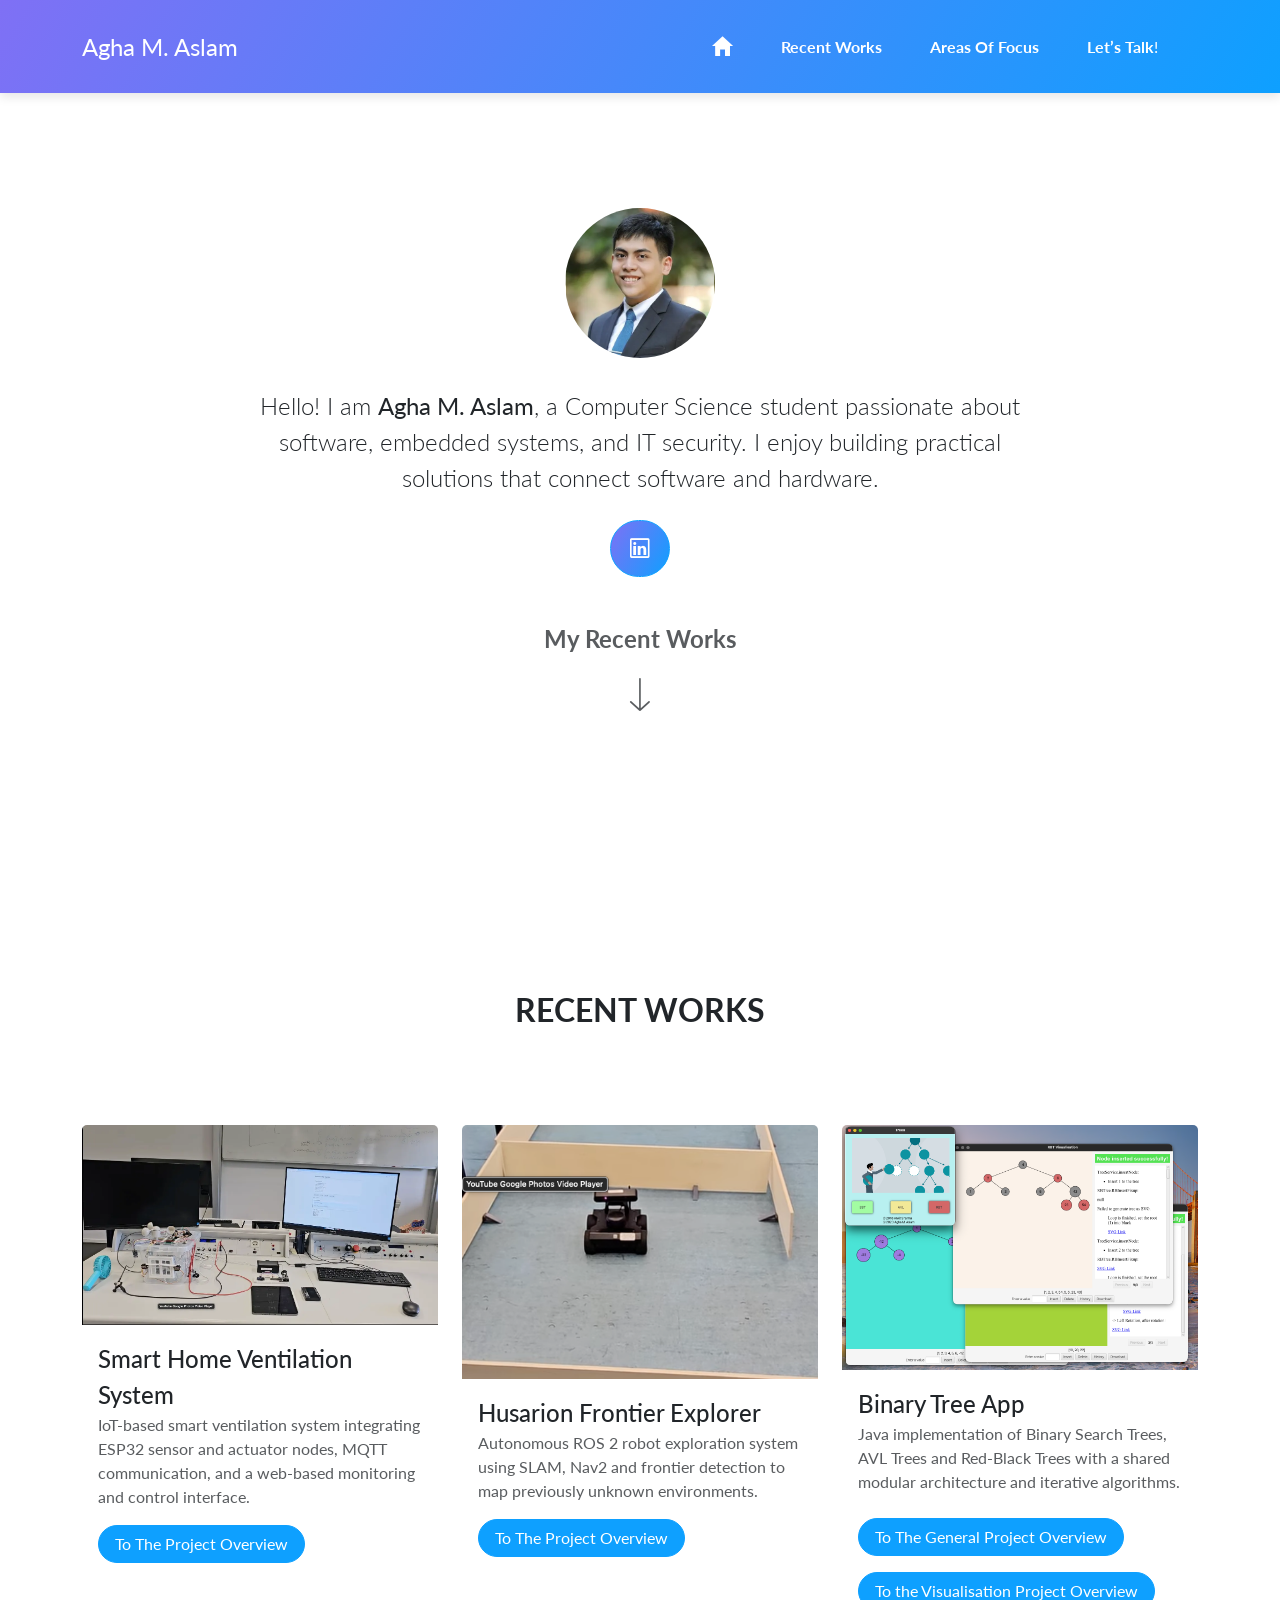
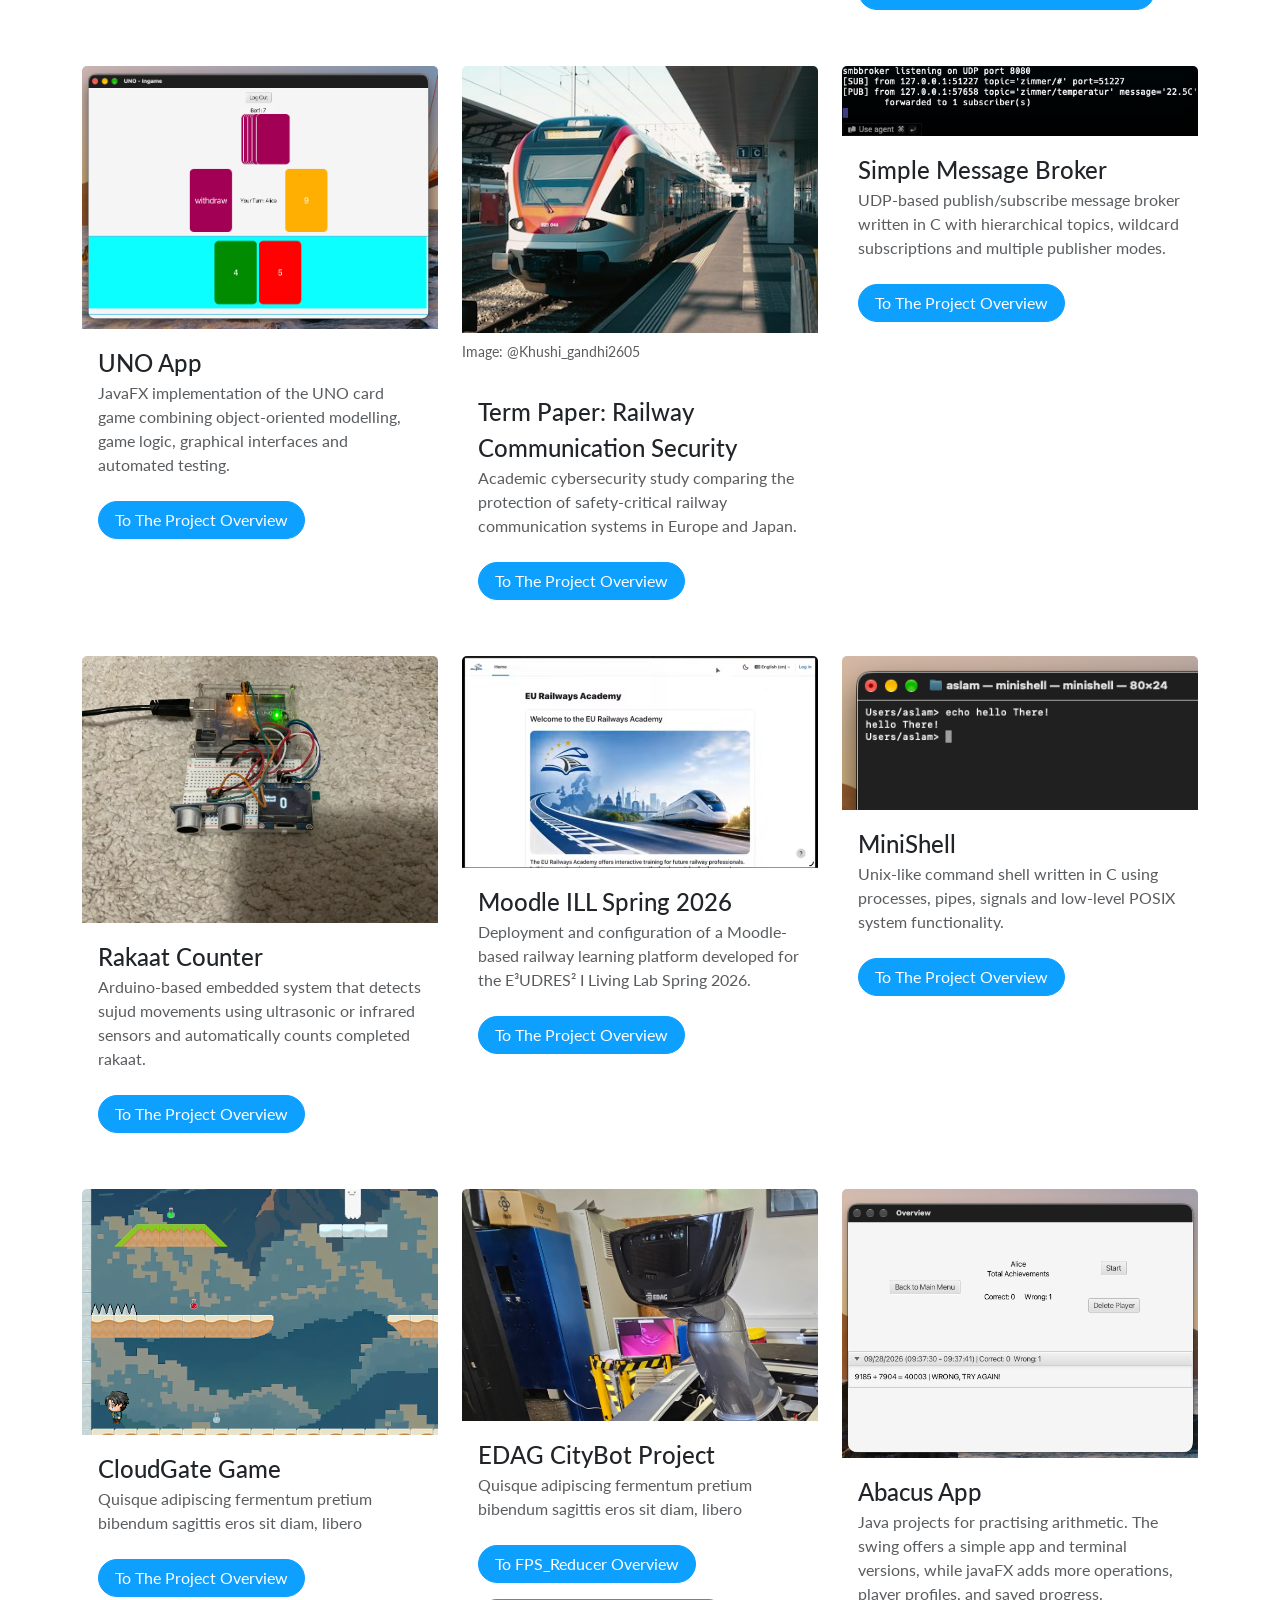
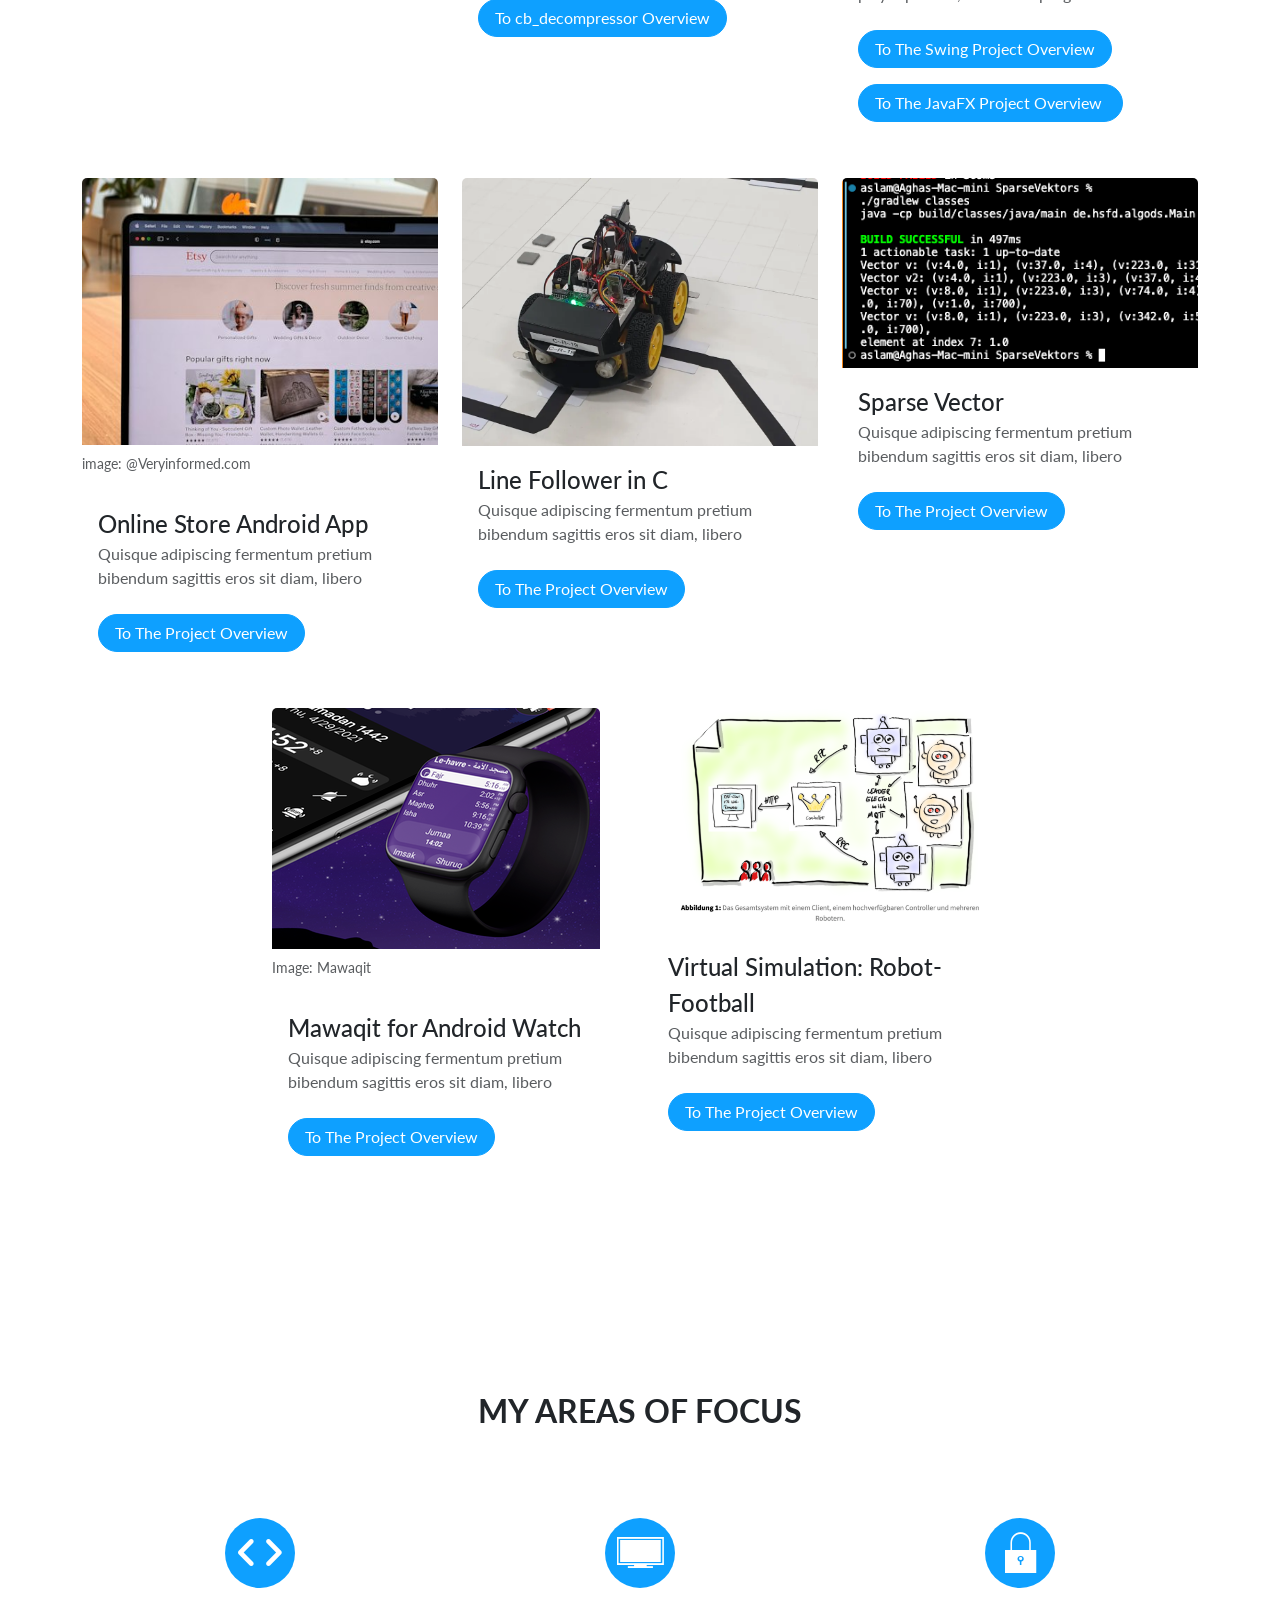
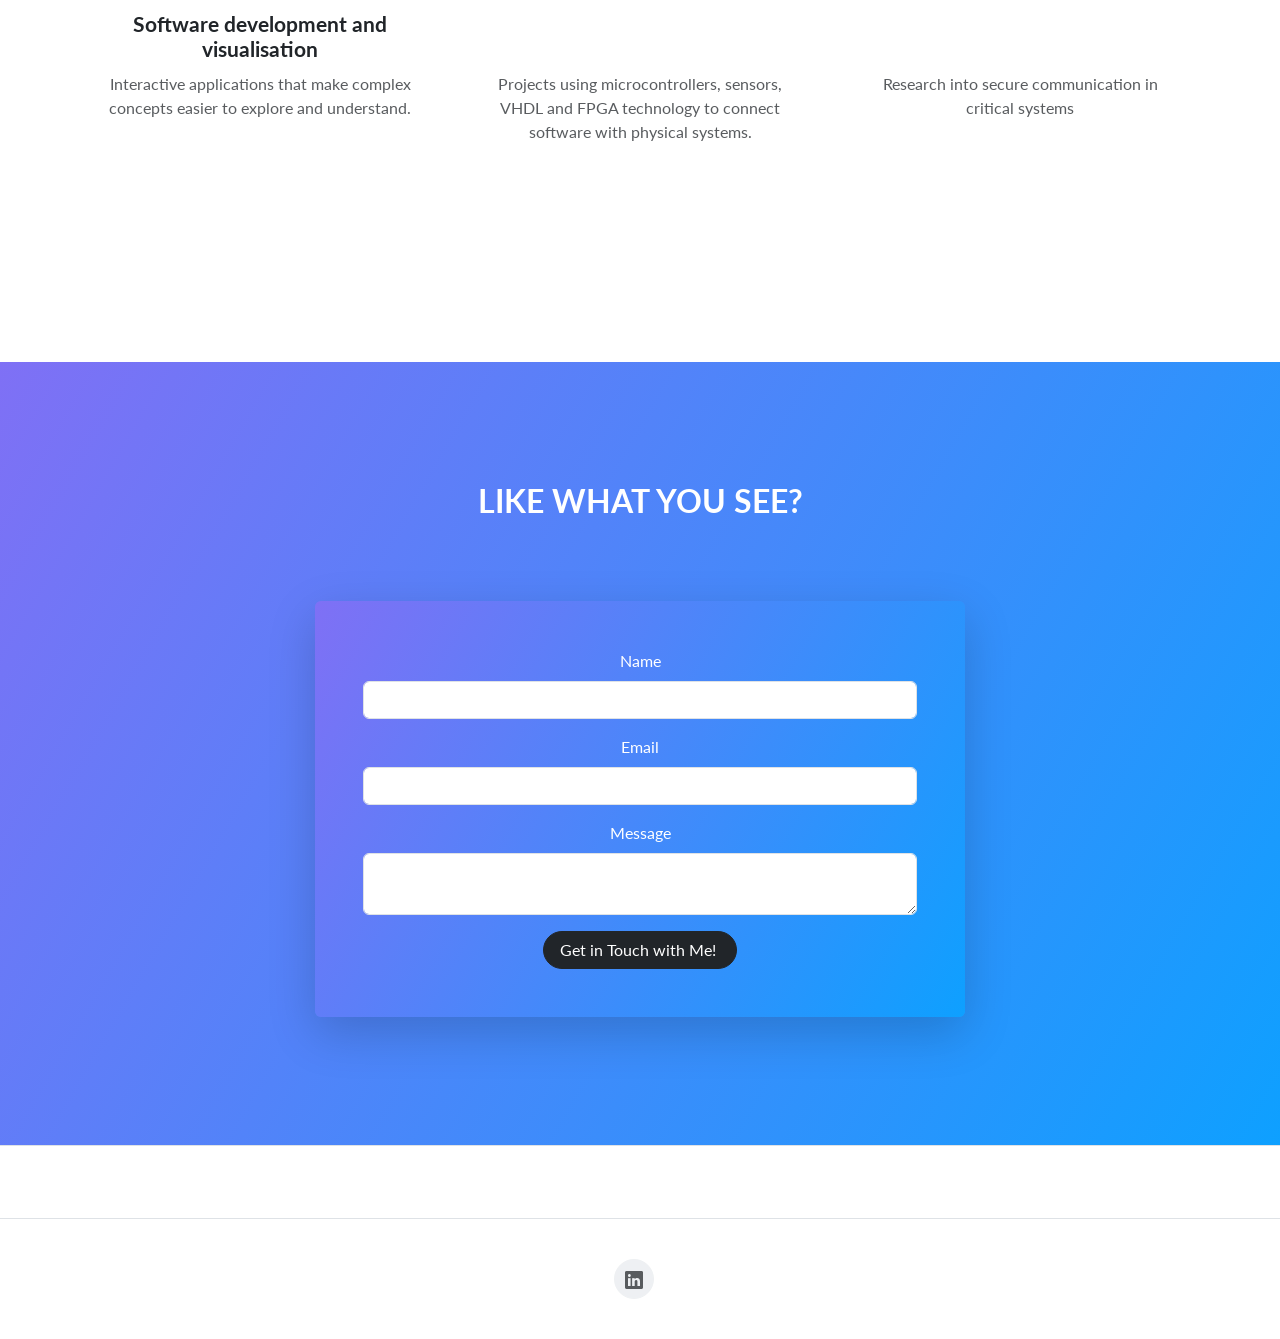
==== index.html @ 91a8574a "add more details to each projects" ====
<!DOCTYPE html>
<html data-bs-theme="auto" lang="en">

<head>
    <meta charset="utf-8">
    <meta name="viewport" content="width=device-width, initial-scale=1.0, shrink-to-fit=no">
    <title>Home - Brand</title>
    <script>!function(){const e=()=>localStorage.getItem("theme"),t=document.documentElement.getAttribute("data-bss-forced-theme"),a=()=>{if(t)return t;const a=e();if(a)return a;const c=document.documentElement.getAttribute("data-bs-theme");return c||(window.matchMedia("(prefers-color-scheme: dark)").matches?"dark":"light")},c=e=>{"auto"===e&&window.matchMedia("(prefers-color-scheme: dark)").matches?document.documentElement.setAttribute("data-bs-theme","dark"):document.documentElement.setAttribute("data-bs-theme",e)};c(a());const r=(e,t=!1)=>{const a=[].slice.call(document.querySelectorAll(".theme-switcher"));if(!a.length)return;document.querySelectorAll("[data-bs-theme-value]").forEach((e=>{e.classList.remove("active"),e.setAttribute("aria-pressed","false")}));const c="auto"===e?window.matchMedia("(prefers-color-scheme: dark)").matches?"dark":"light":e;for(const t of a){if(!!t.dataset.bsAdaptIcon){const e=t.querySelector("[data-bss-adaptable]");try{const a=JSON.parse(t.dataset.bssIcons||"{}")[c],r=document.createElement("template");r.innerHTML=a;const s=r.content.cloneNode(!0);s?.children?.length&&(s.children[0].dataset.bssAdaptable=!0),e.replaceWith(s)}catch(e){}}const a=t.querySelector('[data-bs-theme-value="'+e+'"]');a&&(a.classList.add("active"),a.setAttribute("aria-pressed","true"))}};window.matchMedia("(prefers-color-scheme: dark)").addEventListener("change",(()=>{const t=e();"light"!==t&&"dark"!==t&&c(a())})),window.addEventListener("DOMContentLoaded",(()=>{r(a()),document.querySelectorAll("[data-bs-theme-value]").forEach((e=>{e.addEventListener("click",(t=>{t.preventDefault();const a=e.getAttribute("data-bs-theme-value");(e=>{localStorage.setItem("theme",e)})(a),c(a),r(a)}))}))}))}();</script>
    <link rel="stylesheet" href="assets/bootstrap/css/bootstrap.min.css">
    <link rel="stylesheet" href="https://fonts.googleapis.com/css?family=Lato:300,400,700&amp;display=swap">
    <link rel="stylesheet" href="assets/fonts/ionicons.min.css">
    <link rel="stylesheet" href="assets/css/styles.min.css">
</head>

<body>
    <nav class="navbar navbar-expand-lg fixed-top portfolio-navbar gradient navbar-dark">
        <div class="container"><a class="navbar-brand logo" href="#">Agha M. Aslam</a><button class="navbar-toggler" data-bs-toggle="collapse" data-bs-target="#navbarNav"><span class="visually-hidden">Toggle navigation</span><span class="navbar-toggler-icon"></span></button>
            <div class="collapse navbar-collapse" id="navbarNav">
                <ul class="navbar-nav text-start ms-auto">
                    <li class="nav-item d-flex align-items-center"><a class="nav-link active" href="/index.html#welcome" style="height: auto;"><i class="icon ion-android-home" style="font-size: 26px;height: auto;"></i></a></li>
                    <li class="nav-item d-flex align-items-center"><a class="nav-link active" href="/index.html#projects-overview">Recent Works</a></li>
                    <li class="nav-item d-flex align-items-center"><a class="nav-link active" href="/index.html#area-focus" style="text-align: left;">Areas Of Focus</a></li>
                    <li class="nav-item d-flex align-items-center"><a class="nav-link active" href="/index.html#contact"><span style="color: rgb(255, 255, 255);">Let’s Talk</span><span style="font-weight: normal !important; color: rgb(255, 255, 255);">!</span></a></li>
                </ul>
            </div>
        </div>
    </nav>
    <main class="page">
        <section class="d-flex justify-content-center align-items-center py-8 portfolio-block block-intro" id="welcome">
            <div class="col">
                <div class="avatar" style="background: url(&quot;assets/img/avatars/Agha%27s%20Photo.webp&quot;) center / contain;height: 300;width: 300;"></div>
                <div class="about-me">
                    <p class="my-4">Hello! I am <strong>Agha M. Aslam</strong>, a Computer Science student passionate about software, embedded systems, and IT security. I enjoy building practical solutions that connect software and hardware.</p><a class="btn btn-primary btn-lg mx-2 gradient" role="button" href="https://www.linkedin.com/in/aghaaslam" target="_blank"><i class="icon ion-social-linkedin-outline" style="font-size: 26px;"></i></a>
                </div>
                <div class="container"><a href="#projects-overview">
                        <div class="my-4 py-4 avatar" style="width: auto;max-width: 800px;">
                            <h4 class="mb-0" style="max-width: 800px;width:  auto;"><strong>My Recent Works</strong></h4><i class="icon ion-ios-arrow-thin-down" style="font-size: 53px;"></i>
                        </div>
                    </a></div>
            </div>
        </section>
        <section class="py-7 portfolio-block" id="projects-overview">
            <div class="container">
                <div class="heading">
                    <h2>Recent Works</h2>
                </div>
                <div class="row d-flex justify-content-center align-items-start">
                    <div class="col-md-6 col-lg-4 py-3">
                        <div class="card border-0">
                            <div class="modal fade" role="dialog" tabindex="-1" id="modal-1">
                                <div class="modal-dialog" role="document">
                                    <div class="modal-content">
                                        <div class="modal-header">
                                            <h4 class="modal-title">Smart Home Ventilation System&nbsp;</h4><button class="btn-close" type="button" aria-label="Close" data-bs-dismiss="modal"></button>
                                        </div>
                                        <div class="modal-body"><img class="card-img-top" src="assets/img/tech/Screenshot%202026-09-27%20at%2017.52.46.webp" alt="Card Image">
                                            <p class="my-3 py-0">A modular Smart Home Ventilation System developed as an IoT semester project. ESP32-based indoor and outdoor nodes collect environmental data and control actuators, while MQTT provides communication through a central hub. An Express/EJS web application provides a user interface for monitoring sensor information and controlling connected devices.</p>
                                        </div>
                                        <div class="modal-footer"><a class="btn btn-primary" role="button" href="https://github.com/MusLead/Smart-Home-Ventilation" target="_blank">To The Project Overview</a><button class="btn btn-light" type="button" data-bs-dismiss="modal">Close</button></div>
                                    </div>
                                </div>
                            </div><a class="scale-on-hover" href="#modal-1" data-bs-toggle="modal"><img src="assets/img/tech/Screenshot%202026-09-27%20at%2017.52.46.webp" alt="Card Image" class="card-img-top"></a>
                            <div class="card-body">
                                <h4 class="modal-title">Smart Home Ventilation System&nbsp;</h4>
                                <p class="text-muted card-text">IoT-based smart ventilation system integrating ESP32 sensor and actuator nodes, MQTT communication, and a web-based monitoring and control interface.</p><a class="btn btn-primary" role="button" href="https://github.com/MusLead/Smart-Home-Ventilation" target="_blank">To The Project Overview</a>
                            </div>
                        </div>
                    </div>
                    <div class="col-md-6 col-lg-4 py-3">
                        <div class="card border-0">
                            <div class="modal fade" role="dialog" tabindex="-1" id="modal-2">
                                <div class="modal-dialog" role="document">
                                    <div class="modal-content">
                                        <div class="modal-header">
                                            <h4 class="modal-title">Husarion Frontier Explorer</h4><button class="btn-close" type="button" aria-label="Close" data-bs-dismiss="modal"></button>
                                        </div>
                                        <div class="modal-body"><img src="assets/img/tech/Husarion.png" alt="Card Image" class="card-img-top">
                                            <p class="my-3 py-0">A robotics project that enables a Husarion mobile robot to autonomously explore and map an unknown environment. The system combines SLAM, Nav2, laser scanning and frontier-based exploration, with parameter optimisation to improve obstacle avoidance and exploration coverage. The project also includes RViz visualisation and automatic map storage after exploration.</p>
                                        </div>
                                        <div class="modal-footer"><a class="btn btn-primary" role="button" href="https://github.com/MusLead/husarion-frontier-explorer" target="_blank">To The Project Overview</a><button class="btn btn-light" type="button" data-bs-dismiss="modal">Close</button></div>
                                    </div>
                                </div>
                            </div><a class="scale-on-hover" href="#modal-2" data-bs-toggle="modal"><img src="assets/img/tech/Husarion.png" alt="Card Image" class="card-img-top"></a>
                            <div class="card-body">
                                <h4 class="modal-title">Husarion Frontier Explorer</h4>
                                <p class="text-muted card-text">Autonomous ROS 2 robot exploration system using SLAM, Nav2 and frontier detection to map previously unknown environments.</p><a class="btn btn-primary" role="button" href="https://github.com/MusLead/husarion-frontier-explorer" target="_blank">To The Project Overview</a>
                            </div>
                        </div>
                    </div>
                    <div class="col-md-6 col-lg-4 py-3">
                        <div class="card border-0">
                            <div class="modal fade" role="dialog" tabindex="-1" id="modal-3">
                                <div class="modal-dialog" role="document">
                                    <div class="modal-content">
                                        <div class="modal-header">
                                            <h4 class="modal-title">Binary Tree App</h4><button class="btn-close" type="button" aria-label="Close" data-bs-dismiss="modal"></button>
                                        </div>
                                        <div class="modal-body"><img src="assets/img/tech/BinTreeApp.png" alt="Card Image" class="card-img-top">
                                            <p class="my-3 py-0"><strong>General Project:</strong><br>An algorithms and data-structures project implementing several binary-tree variants in Java. A common abstract BinaryTree architecture separates shared operations from tree-specific behaviour, while AVL and Red-Black Trees implement their respective balancing mechanisms. Particular emphasis was placed on iterative rather than recursive implementations and automated testing.<br><br><strong>Visualisation Project</strong><br>An educational visualisation tool that connects binary-tree algorithms with an interactive graphical representation. Users can observe changes to the tree, follow individual node modifications and review the history of operations. The application integrates the BinaryTreeHSF implementations with JavaFX, Graphviz and WebView-based visualisation.</p>
                                        </div>
                                        <div class="modal-footer">
                                            <div class="d-flex justify-content-center align-items-center gap-2"><a class="btn btn-primary my-2" role="button" href="https://github.com/MusLead/BinaryTreeHSF" target="_blank">To The General Project Overview</a><a class="btn btn-primary mx-0 my-2" role="button" href="https://github.com/MusLead/BinaryTreeHSF_Visualisation" target="_blank">To the Visualisation Project Overview</a><button class="btn btn-light h-auto mx-0" type="button" data-bs-dismiss="modal">Close</button></div>
                                        </div>
                                    </div>
                                </div>
                            </div><a class="scale-on-hover" href="#modal-3" data-bs-toggle="modal"><img src="assets/img/tech/BinTreeApp.png" alt="Card Image" class="card-img-top"></a>
                            <div class="card-body">
                                <h4 class="modal-title">Binary Tree App</h4>
                                <p class="text-muted card-text">Java implementation of Binary Search Trees, AVL Trees and Red-Black Trees with a shared modular architecture and iterative algorithms.</p><a class="btn btn-primary my-2" role="button" href="https://github.com/MusLead/BinaryTreeHSF" target="_blank">To The General Project Overview</a><a class="btn btn-primary mx-0 my-2" role="button" href="https://github.com/MusLead/BinaryTreeHSF_Visualisation" target="_blank">To the Visualisation Project Overview</a>
                            </div>
                        </div>
                    </div>
                    <div class="col-md-6 col-lg-4 py-3">
                        <div class="card border-0">
                            <div class="modal fade" role="dialog" tabindex="-1" id="modal-4">
                                <div class="modal-dialog" role="document">
                                    <div class="modal-content">
                                        <div class="modal-header">
                                            <h4 class="modal-title">UNO App</h4><button class="btn-close" type="button" aria-label="Close" data-bs-dismiss="modal"></button>
                                        </div>
                                        <div class="modal-body"><img src="assets/img/tech/UNOApp.png" alt="Card Image" class="card-img-top">
                                            <p class="my-3 py-0">A complete programming and modelling project based on the UNO card game. The application uses Java and JavaFX for the game interface and implements card, player and game-state logic, including automated players. Model-driven development with Fulib and automated tests using JUnit and TestFX were used to validate game behaviour.</p>
                                        </div>
                                        <div class="modal-footer"><a class="btn btn-primary my-2" role="button" href="https://github.com/MusLead/UNO_PuM" target="_blank">To The Project Overview</a><button class="btn btn-light" type="button" data-bs-dismiss="modal">Close</button></div>
                                    </div>
                                </div>
                            </div><a class="scale-on-hover" href="#modal-4" data-bs-toggle="modal"><img src="assets/img/tech/UNOApp.png" alt="Card Image" class="card-img-top"></a>
                            <div class="card-body">
                                <h4 class="modal-title">UNO App</h4>
                                <p class="text-muted card-text">JavaFX implementation of the UNO card game combining object-oriented modelling, game logic, graphical interfaces and automated testing.</p><a class="btn btn-primary my-2" role="button" href="https://github.com/MusLead/UNO_PuM" target="_blank">To The Project Overview</a>
                            </div>
                        </div>
                    </div>
                    <div class="col-md-6 col-lg-4 py-3">
                        <div class="card border-0">
                            <div class="modal fade" role="dialog" tabindex="-1" id="modal-5">
                                <div class="modal-dialog" role="document">
                                    <div class="modal-content">
                                        <div class="modal-header">
                                            <h4 class="modal-title">Term Paper:&nbsp;Railway Communication Security</h4><button class="btn-close" type="button" aria-label="Close" data-bs-dismiss="modal"></button>
                                        </div>
                                        <div class="modal-body"><img alt="Card Image" src="assets/img/tech/railway_khushi_gandhi2605.jpg" class="card-img-top">
                                            <p class="my-3 py-0">A research project examining how safety-critical communication between trains and railway control infrastructure is protected against cyber threats. The work analyses European railway technologies including ETCS, GSM-R and FRMCS and compares their security approaches with Japanese railway systems. Topics include authentication, integrity, availability, MILS, intrusion detection and Moving Target Defence.<br><br>The repository also documents the evolution of the paper through several revisions and contains its LaTeX and Markdown source and build environment.</p>
                                        </div>
                                        <div class="modal-footer"><a class="btn btn-primary my-2" role="button" href="https://github.com/MusLead/HA_Train_SS26" target="_blank">To The Project Overview</a><button class="btn btn-light" type="button" data-bs-dismiss="modal">Close</button></div>
                                    </div>
                                </div>
                            </div><a class="scale-on-hover" href="#modal-5" data-bs-toggle="modal">
                                <figure class="figure"><img class="figure-img card-img-top" alt="Card Image" src="assets/img/tech/railway_khushi_gandhi2605.jpg">
                                    <figcaption class="figure-caption">Image: @Khushi_gandhi2605</figcaption>
                                </figure>
                            </a>
                            <div class="card-body">
                                <h4 class="modal-title">Term Paper:&nbsp;Railway Communication Security</h4>
                                <p class="text-muted card-text">Academic cybersecurity study comparing the protection of safety-critical railway communication systems in Europe and Japan.</p><a class="btn btn-primary my-2" role="button" href="https://github.com/MusLead/HA_Train_SS26" target="_blank">To The Project Overview</a>
                            </div>
                        </div>
                    </div>
                    <div class="col-md-6 col-lg-4 py-3">
                        <div class="card border-0">
                            <div class="modal fade" role="dialog" tabindex="-1" id="modal-6">
                                <div class="modal-dialog" role="document">
                                    <div class="modal-content">
                                        <div class="modal-header">
                                            <h4 class="modal-title">Simple Message Broker</h4><button class="btn-close" type="button" aria-label="Close" data-bs-dismiss="modal"></button>
                                        </div>
                                        <div class="modal-body"><img src="assets/img/tech/smb.png" alt="Card Image" class="card-img-top">
                                            <p class="my-3 py-0">A networking project implementing a lightweight publish/subscribe protocol directly on top of UDP. The system consists of a broker, publishers and subscribers communicating through a custom text protocol. It supports hierarchical topics, wildcard subscriptions, dynamic subscriber management, unsubscribe handling and both periodic and interactive publishers.</p>
                                        </div>
                                        <div class="modal-footer"><a class="btn btn-primary my-2" role="button" href="https://github.com/MusLead/tcpip-ws2526-smb" target="_blank">To The Project Overview</a><button class="btn btn-light" type="button" data-bs-dismiss="modal">Close</button></div>
                                    </div>
                                </div>
                            </div><a class="scale-on-hover" href="#modal-6" data-bs-toggle="modal"><img src="assets/img/tech/smb.png" alt="Card Image" class="card-img-top"></a>
                            <div class="card-body">
                                <h4 class="modal-title">Simple Message Broker</h4>
                                <p class="text-muted card-text">UDP-based publish/subscribe message broker written in C with hierarchical topics, wildcard subscriptions and multiple publisher modes.</p><a class="btn btn-primary my-2" role="button" href="https://github.com/MusLead/tcpip-ws2526-smb" target="_blank">To The Project Overview</a>
                            </div>
                        </div>
                    </div>
                    <div class="col-md-6 col-lg-4 py-3">
                        <div class="card border-0">
                            <div class="modal fade" role="dialog" tabindex="-1" id="modal-7">
                                <div class="modal-dialog" role="document">
                                    <div class="modal-content">
                                        <div class="modal-header">
                                            <h4 class="modal-title">Rakaat Counter</h4><button class="btn-close" type="button" aria-label="Close" data-bs-dismiss="modal"></button>
                                        </div>
                                        <div class="modal-body"><img src="assets/img/tech/RakaatCounter.webp" alt="Card Image" class="card-img-top">
                                            <p class="my-3 py-0">An embedded-system prototype designed to automatically count rakaat during prayer. The system detects sujud using either an ultrasonic distance sensor or an infrared sensor. State-change and debounce logic filter sensor readings to avoid false or repeated detections. After two detected sujud movements, the system increments the rakaat count and displays the result on an OLED screen with visual feedback.</p>
                                        </div>
                                        <div class="modal-footer"><a class="btn btn-primary my-2" role="button" href="https://github.com/MusLead/rakaat_counter" target="_blank">To The Project Overview</a><button class="btn btn-light" type="button" data-bs-dismiss="modal">Close</button></div>
                                    </div>
                                </div>
                            </div><a class="scale-on-hover" href="#modal-7" data-bs-toggle="modal"><img src="assets/img/tech/RakaatCounter.webp" alt="Card Image" class="card-img-top"></a>
                            <div class="card-body">
                                <h4 class="modal-title">Rakaat Counter</h4>
                                <p class="text-muted card-text">Arduino-based embedded system that detects sujud movements using ultrasonic or infrared sensors and automatically counts completed rakaat.</p><a class="btn btn-primary my-2" role="button" href="https://github.com/MusLead/rakaat_counter" target="_blank">To The Project Overview</a>
                            </div>
                        </div>
                    </div>
                    <div class="col-md-6 col-lg-4 py-3">
                        <div class="card border-0">
                            <div class="modal fade" role="dialog" tabindex="-1" id="modal-8">
                                <div class="modal-dialog" role="document">
                                    <div class="modal-content">
                                        <div class="modal-header">
                                            <h4 class="modal-title">Moodle ILL Spring 2026</h4><button class="btn-close" type="button" aria-label="Close" data-bs-dismiss="modal"></button>
                                        </div>
                                        <div class="modal-body"><img src="assets/img/tech/Moodle-Railway.png" alt="Card Image" class="card-img-top">
                                            <p class="my-3 py-0">A collaborative learning-platform project centred around deploying, configuring and documenting a Moodle environment for railway-related educational content. The project covers Moodle server and database installation, multilingual content support, plugin configuration, HTTPS deployment, Composer and backup procedures, together with experimentation with local AI integration using Ollama.<br><br></p>
                                        </div>
                                        <div class="modal-footer"><a class="btn btn-primary my-2" role="button" href="https://github.com/MusLead/moodle-ill-spring-2026" target="_blank">To The Project Overview</a><button class="btn btn-light" type="button" data-bs-dismiss="modal">Close</button></div>
                                    </div>
                                </div>
                            </div><a class="scale-on-hover" href="#modal-8" data-bs-toggle="modal"><img src="assets/img/tech/Moodle-Railway.png" alt="Card Image" class="card-img-top"></a>
                            <div class="card-body">
                                <h4 class="modal-title">Moodle ILL Spring 2026</h4>
                                <p class="text-muted card-text">Deployment and configuration of a Moodle-based railway learning platform developed for the E³UDRES² I Living Lab Spring 2026.</p><a class="btn btn-primary my-2" role="button" href="https://github.com/MusLead/moodle-ill-spring-2026" target="_blank">To The Project Overview</a>
                            </div>
                        </div>
                    </div>
                    <div class="col-md-6 col-lg-4 py-3">
                        <div class="card border-0">
                            <div class="modal fade" role="dialog" tabindex="-1" id="modal-9">
                                <div class="modal-dialog" role="document">
                                    <div class="modal-content">
                                        <div class="modal-header">
                                            <h4 class="modal-title">MiniShell</h4><button class="btn-close" type="button" aria-label="Close" data-bs-dismiss="modal"></button>
                                        </div>
                                        <div class="modal-body"><img src="assets/img/tech/Minishell.png" alt="Card Image" class="card-img-top">
                                            <p class="my-3 py-0">An operating-systems project implementing a small interactive Unix shell from scratch. The shell executes system commands through fork() and execvp(), resolves programs through PATH, supports command arguments, multiple commands and pipelines, and implements built-in commands such as cd, exit and ret. It also handles Unix signals including SIGINT and SIGHUP and includes automated functionality tests.</p>
                                        </div>
                                        <div class="modal-footer"><a class="btn btn-primary my-2" role="button" href="https://github.com/MusLead/minishell" target="_blank">To The Project Overview</a><button class="btn btn-light" type="button" data-bs-dismiss="modal">Close</button></div>
                                    </div>
                                </div>
                            </div><a class="scale-on-hover" href="#modal-9" data-bs-toggle="modal"><img src="assets/img/tech/Minishell.png" alt="Card Image" class="card-img-top"></a>
                            <div class="card-body">
                                <h4 class="modal-title">MiniShell</h4>
                                <p class="text-muted card-text">Unix-like command shell written in C using processes, pipes, signals and low-level POSIX system functionality.</p><a class="btn btn-primary my-2" role="button" href="https://github.com/MusLead/minishell" target="_blank">To The Project Overview</a>
                            </div>
                        </div>
                    </div>
                    <div class="col-md-6 col-lg-4 py-3">
                        <div class="card border-0">
                            <div class="modal fade" role="dialog" tabindex="-1" id="modal-11">
                                <div class="modal-dialog" role="document">
                                    <div class="modal-content">
                                        <div class="modal-header">
                                            <h4 class="modal-title">MiniShell</h4><button class="btn-close" type="button" aria-label="Close" data-bs-dismiss="modal"></button>
                                        </div>
                                        <div class="modal-body"><img src="assets/img/tech/Minishell.png" alt="Card Image" class="card-img-top">
                                            <p class="my-3 py-0">An operating-systems project implementing a small interactive Unix shell from scratch. The shell executes system commands through fork() and execvp(), resolves programs through PATH, supports command arguments, multiple commands and pipelines, and implements built-in commands such as cd, exit and ret. It also handles Unix signals including SIGINT and SIGHUP and includes automated functionality tests.</p>
                                        </div>
                                        <div class="modal-footer"><a class="btn btn-primary my-2" role="button" href="https://github.com/MusLead/minishell" target="_blank">To The Project Overview</a><button class="btn btn-light" type="button" data-bs-dismiss="modal">Close</button></div>
                                    </div>
                                </div>
                            </div><a class="scale-on-hover" href="#modal-11" data-bs-toggle="modal"><img src="assets/img/tech/cloudGate.png" alt="Card Image" class="card-img-top"></a>
                            <div class="card-body">
                                <h4 class="modal-title">CloudGate Game</h4>
                                <p class="text-muted card-text">Quisque adipiscing fermentum pretium bibendum sagittis eros sit diam, libero</p><a class="btn btn-primary my-2" role="button" href="https://github.com/MusLead/cloudgate-game-docs" target="_blank">To The Project Overview</a>
                            </div>
                        </div>
                    </div>
                    <div class="col-md-6 col-lg-4 py-3">
                        <div class="card border-0">
                            <div class="modal fade" role="dialog" tabindex="-1" id="modal-10">
                                <div class="modal-dialog" role="document">
                                    <div class="modal-content">
                                        <div class="modal-header">
                                            <h4 class="modal-title">MiniShell</h4><button class="btn-close" type="button" aria-label="Close" data-bs-dismiss="modal"></button>
                                        </div>
                                        <div class="modal-body"><img src="assets/img/tech/Minishell.png" alt="Card Image" class="card-img-top">
                                            <p class="my-3 py-0">An operating-systems project implementing a small interactive Unix shell from scratch. The shell executes system commands through fork() and execvp(), resolves programs through PATH, supports command arguments, multiple commands and pipelines, and implements built-in commands such as cd, exit and ret. It also handles Unix signals including SIGINT and SIGHUP and includes automated functionality tests.</p>
                                        </div>
                                        <div class="modal-footer"><a class="btn btn-primary my-2" role="button" href="https://github.com/MusLead/minishell" target="_blank">To The Project Overview</a><button class="btn btn-light" type="button" data-bs-dismiss="modal">Close</button></div>
                                    </div>
                                </div>
                            </div><a class="scale-on-hover" href="#modal-9" data-bs-toggle="modal"><img src="assets/img/tech/EDAG_Robot.jpg" alt="Card Image" class="card-img-top"></a>
                            <div class="card-body">
                                <h4 class="modal-title">EDAG CityBot Project</h4>
                                <p class="text-muted card-text">Quisque adipiscing fermentum pretium bibendum sagittis eros sit diam, libero</p><a class="btn btn-primary my-2" role="button" href="https://github.com/MusLead/fps_reducer" target="_blank">To FPS_Reducer Overview</a><a class="btn btn-primary my-2" role="button" href="https://github.com/MusLead/cb_decompressor" target="_blank">To cb_decompressor Overview</a>
                            </div>
                        </div>
                    </div>
                    <div class="col-md-6 col-lg-4 py-3">
                        <div class="card border-0">
                            <div class="modal fade" role="dialog" tabindex="-1" id="modal-18">
                                <div class="modal-dialog" role="document">
                                    <div class="modal-content">
                                        <div class="modal-header">
                                            <h4 class="modal-title">Abacus App</h4><button class="btn-close" type="button" aria-label="Close" data-bs-dismiss="modal"></button>
                                        </div>
                                        <div class="modal-body"><img src="assets/img/tech/AbacusApp_Whole.png" alt="Card Image" class="card-img-top">
                                            <p class="my-3 py-0"><strong><span style="color: rgb(255, 255, 255);">Abacus-javaFX:</span></strong><span style="color: rgb(255, 255, 255);">&nbsp;A JavaFX desktop app for addition, subtraction, multiplication, and division practice. Players can choose a number range and review their saved results and session history.</span></p><img width="430" height="223" class="card-img-top" src="assets/img/tech/SempoaApp-App.png">
                                            <p class="my-3 py-0"><strong><span style="color: rgb(255, 255, 255);">Sempoa App — AppRev:</span></strong><span style="color: rgb(255, 255, 255);">&nbsp;A Swing desktop app that generates addition and subtraction questions, checks answers, and records practice sessions in text files.</span></p><img width="342" height="186" class="card-img-top" src="assets/img/tech/SempoaApp-Terminal.png">
                                            <p class="my-3 py-0"><strong><span style="color: rgb(255, 255, 255);">Sempoa App — Terminal:</span></strong><span style="color: rgb(255, 255, 255);">&nbsp;A command-line version with random arithmetic questions and structured subtraction training. It checks answers and saves a session log.</span></p>
                                        </div>
                                        <div class="modal-footer">
                                            <div class="d-flex justify-content-center align-items-center gap-2"><a class="btn btn-primary my-2" role="button" href="https://github.com/MusLead/Sempoa_App" target="_blank">To The Swing Project Overview</a><a class="btn btn-primary my-2" role="button" href="https://github.com/MusLead/abacus-javaFX" target="_blank">To The JavaFX Project Overview&nbsp;</a><button class="btn btn-light h-auto mx-0" type="button" data-bs-dismiss="modal">Close</button></div>
                                        </div>
                                    </div>
                                </div>
                            </div><a class="scale-on-hover" href="#modal-18" data-bs-toggle="modal"><img src="assets/img/tech/AbacusApp_Whole.png" alt="Card Image" class="card-img-top"></a>
                            <div class="card-body">
                                <h4 class="modal-title">Abacus App</h4>
                                <p class="text-muted card-text">Java projects for practising arithmetic. The swing offers a simple app and terminal versions, while javaFX adds more operations, player profiles, and saved progress.</p><a class="btn btn-primary my-2" role="button" href="https://github.com/MusLead/Sempoa_App" target="_blank">To The Swing Project Overview</a><a class="btn btn-primary my-2" role="button" href="https://github.com/MusLead/abacus-javaFX" target="_blank">To The JavaFX Project Overview&nbsp;</a>
                            </div>
                        </div>
                    </div>
                    <div class="col-md-6 col-lg-4 py-3">
                        <div class="card border-0">
                            <div class="modal fade" role="dialog" tabindex="-1" id="modal-17">
                                <div class="modal-dialog" role="document">
                                    <div class="modal-content">
                                        <div class="modal-header">
                                            <h4 class="modal-title">MiniShell</h4><button class="btn-close" type="button" aria-label="Close" data-bs-dismiss="modal"></button>
                                        </div>
                                        <div class="modal-body"><img src="assets/img/tech/Minishell.png" alt="Card Image" class="card-img-top">
                                            <p class="my-3 py-0">An operating-systems project implementing a small interactive Unix shell from scratch. The shell executes system commands through fork() and execvp(), resolves programs through PATH, supports command arguments, multiple commands and pipelines, and implements built-in commands such as cd, exit and ret. It also handles Unix signals including SIGINT and SIGHUP and includes automated functionality tests.</p>
                                        </div>
                                        <div class="modal-footer"><a class="btn btn-primary my-2" role="button" href="https://github.com/MusLead/minishell" target="_blank">To The Project Overview</a><button class="btn btn-light" type="button" data-bs-dismiss="modal">Close</button></div>
                                    </div>
                                </div>
                            </div><a class="scale-on-hover" href="#modal-9" data-bs-toggle="modal">
                                <figure class="figure"><img class="figure-img card-img-top" alt="Card Image" src="assets/img/photo-1657256031812-4702fe316f1b.jpg">
                                    <figcaption class="figure-caption">image: @Veryinformed.com</figcaption>
                                </figure>
                            </a>
                            <div class="card-body">
                                <h4 class="modal-title">Online Store Android App</h4>
                                <p class="text-muted card-text">Quisque adipiscing fermentum pretium bibendum sagittis eros sit diam, libero</p><a class="btn btn-primary my-2" role="button" href="https://github.com/MusLead/BukaTokoOnline" target="_blank">To The Project Overview</a>
                            </div>
                        </div>
                    </div>
                    <div class="col-md-6 col-lg-4 py-3">
                        <div class="card border-0">
                            <div class="modal fade" role="dialog" tabindex="-1" id="modal-16">
                                <div class="modal-dialog" role="document">
                                    <div class="modal-content">
                                        <div class="modal-header">
                                            <h4 class="modal-title">MiniShell</h4><button class="btn-close" type="button" aria-label="Close" data-bs-dismiss="modal"></button>
                                        </div>
                                        <div class="modal-body"><img src="assets/img/tech/Minishell.png" alt="Card Image" class="card-img-top">
                                            <p class="my-3 py-0">An operating-systems project implementing a small interactive Unix shell from scratch. The shell executes system commands through fork() and execvp(), resolves programs through PATH, supports command arguments, multiple commands and pipelines, and implements built-in commands such as cd, exit and ret. It also handles Unix signals including SIGINT and SIGHUP and includes automated functionality tests.</p>
                                        </div>
                                        <div class="modal-footer"><a class="btn btn-primary my-2" role="button" href="https://github.com/MusLead/minishell" target="_blank">To The Project Overview</a><button class="btn btn-light" type="button" data-bs-dismiss="modal">Close</button></div>
                                    </div>
                                </div>
                            </div><a class="scale-on-hover" href="#modal-9" data-bs-toggle="modal"><img src="assets/img/tech/robotikImC.webp" alt="Card Image" class="card-img-top"></a>
                            <div class="card-body">
                                <h4 class="modal-title">Line Follower in C</h4>
                                <p class="text-muted card-text">Quisque adipiscing fermentum pretium bibendum sagittis eros sit diam, libero</p><a class="btn btn-primary my-2" role="button" href="https://github.com/MusLead/LaborC_LineFollower" target="_blank">To The Project Overview</a>
                            </div>
                        </div>
                    </div>
                    <div class="col-md-6 col-lg-4 py-3">
                        <div class="card border-0">
                            <div class="modal fade" role="dialog" tabindex="-1" id="modal-14">
                                <div class="modal-dialog" role="document">
                                    <div class="modal-content">
                                        <div class="modal-header">
                                            <h4 class="modal-title">MiniShell</h4><button class="btn-close" type="button" aria-label="Close" data-bs-dismiss="modal"></button>
                                        </div>
                                        <div class="modal-body"><img src="assets/img/tech/Minishell.png" alt="Card Image" class="card-img-top">
                                            <p class="my-3 py-0">An operating-systems project implementing a small interactive Unix shell from scratch. The shell executes system commands through fork() and execvp(), resolves programs through PATH, supports command arguments, multiple commands and pipelines, and implements built-in commands such as cd, exit and ret. It also handles Unix signals including SIGINT and SIGHUP and includes automated functionality tests.</p>
                                        </div>
                                        <div class="modal-footer"><a class="btn btn-primary my-2" role="button" href="https://github.com/MusLead/minishell" target="_blank">To The Project Overview</a><button class="btn btn-light" type="button" data-bs-dismiss="modal">Close</button></div>
                                    </div>
                                </div>
                            </div><a class="scale-on-hover" href="#modal-9" data-bs-toggle="modal"><img src="assets/img/tech/SparseVektor.png" alt="Card Image" class="card-img-top"></a>
                            <div class="card-body">
                                <h4 class="modal-title">Sparse Vector</h4>
                                <p class="text-muted card-text">Quisque adipiscing fermentum pretium bibendum sagittis eros sit diam, libero</p><a class="btn btn-primary my-2" role="button" href="https://github.com/MusLead/SparseVektors" target="_blank">To The Project Overview</a>
                            </div>
                        </div>
                    </div>
                    <div class="col-md-6 col-lg-4 py-3">
                        <div class="card border-0">
                            <div class="modal fade" role="dialog" tabindex="-1" id="modal-13">
                                <div class="modal-dialog" role="document">
                                    <div class="modal-content">
                                        <div class="modal-header">
                                            <h4 class="modal-title">MiniShell</h4><button class="btn-close" type="button" aria-label="Close" data-bs-dismiss="modal"></button>
                                        </div>
                                        <div class="modal-body"><img src="assets/img/tech/Minishell.png" alt="Card Image" class="card-img-top">
                                            <p class="my-3 py-0">An operating-systems project implementing a small interactive Unix shell from scratch. The shell executes system commands through fork() and execvp(), resolves programs through PATH, supports command arguments, multiple commands and pipelines, and implements built-in commands such as cd, exit and ret. It also handles Unix signals including SIGINT and SIGHUP and includes automated functionality tests.</p>
                                        </div>
                                        <div class="modal-footer"><a class="btn btn-primary my-2" role="button" href="https://github.com/MusLead/minishell" target="_blank">To The Project Overview</a><button class="btn btn-light" type="button" data-bs-dismiss="modal">Close</button></div>
                                    </div>
                                </div>
                            </div><a class="scale-on-hover" href="#modal-9" data-bs-toggle="modal">
                                <figure class="figure"><img class="figure-img card-img-top" src="assets/img/tech/mawaqit-prayer-times-mosque-screenshot.png" alt="Card Image">
                                    <figcaption class="figure-caption">Image: Mawaqit</figcaption>
                                </figure>
                            </a>
                            <div class="card-body">
                                <h4 class="modal-title">Mawaqit for Android Watch</h4>
                                <p class="text-muted card-text">Quisque adipiscing fermentum pretium bibendum sagittis eros sit diam, libero</p><a class="btn btn-primary my-2" role="button" href="https://github.com/MusLead/MawaqitApp" target="_blank">To The Project Overview</a>
                            </div>
                        </div>
                    </div>
                    <div class="col-md-6 col-lg-4 py-3">
                        <div class="card border-0">
                            <div class="modal fade" role="dialog" tabindex="-1" id="modal-12">
                                <div class="modal-dialog" role="document">
                                    <div class="modal-content">
                                        <div class="modal-header">
                                            <h4 class="modal-title">MiniShell</h4><button class="btn-close" type="button" aria-label="Close" data-bs-dismiss="modal"></button>
                                        </div>
                                        <div class="modal-body"><img src="assets/img/tech/Minishell.png" alt="Card Image" class="card-img-top">
                                            <p class="my-3 py-0">An operating-systems project implementing a small interactive Unix shell from scratch. The shell executes system commands through fork() and execvp(), resolves programs through PATH, supports command arguments, multiple commands and pipelines, and implements built-in commands such as cd, exit and ret. It also handles Unix signals including SIGINT and SIGHUP and includes automated functionality tests.</p>
                                        </div>
                                        <div class="modal-footer"><a class="btn btn-primary my-2" role="button" href="https://github.com/MusLead/minishell" target="_blank">To The Project Overview</a><button class="btn btn-light" type="button" data-bs-dismiss="modal">Close</button></div>
                                    </div>
                                </div>
                            </div><a class="scale-on-hover" href="#modal-9" data-bs-toggle="modal"><img src="assets/img/tech/OverviewRobotFootball.png" alt="Card Image" class="card-img-top"></a>
                            <div class="card-body">
                                <h4 class="modal-title">Virtual Simulation: Robot-Football</h4>
                                <p class="text-muted card-text">Quisque adipiscing fermentum pretium bibendum sagittis eros sit diam, libero</p><a class="btn btn-primary my-2" role="button" href="https://github.com/MusLead/VerSys_Roboter-Fussball" target="_blank">To The Project Overview</a>
                            </div>
                        </div>
                    </div>
                </div>
            </div>
        </section>
        <section id="area-focus" class="portfolio-block skills">
            <div class="container">
                <div class="heading">
                    <h2 id="area-focus">my areas of focus</h2>
                </div>
                <div class="row">
                    <div class="col-md-4">
                        <div class="card special-skill-item border-0">
                            <div class="card-header bg-transparent border-0"><i class="icon ion-code"></i></div>
                            <div class="card-body">
                                <h3 class="card-title">Software development and visualisation</h3>
                                <p class="card-text">Interactive applications that make complex concepts easier to explore and understand.</p>
                            </div>
                        </div>
                    </div>
                    <div class="col-md-4">
                        <div class="card special-skill-item border-0">
                            <div class="card-header bg-transparent border-0"><i class="icon ion-ios-monitor"></i></div>
                            <div class="card-body">
                                <h3 class="card-title"><strong><span style="color: rgb(255, 255, 255);">Embedded Systems &amp; Digital Hardware</span></strong></h3>
                                <p class="card-text">Projects using microcontrollers, sensors, VHDL and FPGA technology to connect software with physical systems.</p>
                            </div>
                        </div>
                    </div>
                    <div class="col-md-4">
                        <div class="card special-skill-item border-0">
                            <div class="card-header bg-transparent border-0"><i class="icon ion-ios-locked"></i></div>
                            <div class="card-body">
                                <h3 class="card-title"><strong><span style="color: rgb(255, 255, 255);">IT Security &amp; Communication Networks</span></strong></h3>
                                <p class="card-text">Research into secure communication in critical systems</p>
                            </div>
                        </div>
                    </div>
                </div>
            </div>
        </section>
        <section class="my-6 py-5 portfolio-block hire-me call-to-action border-bottom gradient">
            <div class="container">
                <div class="heading">
                    <h2 class="mt-6 mb-4" id="contact">Like what you see?</h2>
                </div>
                <div class="heading">
                    <form class="border rounded border-0 shadow-lg p-3 p-md-5 gradient" data-bs-theme="light" data-bss-recipient="8bd2ac0cf458234a7aa0b566779665a4" data-bss-subject="Someone interested to get in touch">
                        <div class="mb-3"><label class="form-label" for="subject-1">Name</label><input class="form-control" type="text" id="subject-1" required=""></div>
                        <div class="mb-3"><label class="form-label" for="email">Email</label><input class="form-control" type="email" id="email" required=""></div>
                        <div class="mb-3"><label class="form-label" for="message">Message</label><textarea class="form-control" id="message" required=""></textarea></div>
                        <div class="mb-3"></div><button class="btn btn-dark" type="submit">Get in Touch with Me!&nbsp;</button>
                    </form>
                </div>
            </div>
        </section>
    </main>
    <footer class="py-3 page-footer border-top">
        <div class="container my-4">
            <div class="social-icons"><a class="me-3" href="https://www.linkedin.com/in/aghaaslam" target="_blank"><i class="icon ion-social-linkedin"></i></a></div>
        </div>
    </footer>
    <script src="assets/bootstrap/js/bootstrap.min.js"></script>
    <script src="assets/js/script.min.js"></script>
</body>

</html>
---- assets/css/styles.min.css ----
.mx-0{margin-right:0!important;margin-left:0!important}.mx-2{margin-right:.5rem!important;margin-left:.5rem!important}.my-2{margin-top:.5rem!important;margin-bottom:.5rem!important}.my-3{margin-top:1rem!important;margin-bottom:1rem!important}.my-4{margin-top:1.5rem!important;margin-bottom:1.5rem!important}.my-6{margin-top:4.5rem!important;margin-bottom:4.5rem!important}.mt-6{margin-top:4.5rem!important}.me-3{margin-right:1rem!important}.mb-0{margin-bottom:0!important}.mb-3{margin-bottom:1rem!important}.mb-4{margin-bottom:1.5rem!important}.ms-auto{margin-left:auto!important}.p-3{padding:1rem!important}.py-0{padding-top:0!important;padding-bottom:0!important}.py-3{padding-top:1rem!important;padding-bottom:1rem!important}.py-4{padding-top:1.5rem!important;padding-bottom:1.5rem!important}.py-5{padding-top:3rem!important;padding-bottom:3rem!important}.py-7{padding-top:6rem!important;padding-bottom:6rem!important}.py-8{padding-top:7.5rem!important;padding-bottom:7.5rem!important}@media (min-width:768px){.p-md-5{padding:3rem!important}}.pika-single{z-index:9999;display:block;position:relative;color:#333;background:#fff;border:1px solid #ccc;border-bottom-color:#bbb;font-family:"Helvetica Neue",Helvetica,Arial,sans-serif}.pika-single:after,.pika-single:before{content:" ";display:table}.pika-single:after{clear:both}.pika-single.is-hidden{display:none}.pika-single.is-bound{position:absolute;box-shadow:0 5px 15px -5px rgba(0,0,0,.5)}.pika-lendar{float:left;width:240px;margin:8px}.pika-title{position:relative;text-align:center}.pika-label{display:inline-block;position:relative;z-index:9999;overflow:hidden;margin:0;padding:5px 3px;font-size:14px;line-height:20px;font-weight:700;background-color:#fff}.pika-title select{cursor:pointer;position:absolute;z-index:9998;margin:0;left:0;top:5px;opacity:0}.pika-next,.pika-prev{display:block;cursor:pointer;position:relative;outline:0;border:0;padding:0;width:20px;height:30px;text-indent:20px;white-space:nowrap;overflow:hidden;background-color:transparent;background-position:center center;background-repeat:no-repeat;background-size:75% 75%;opacity:.5}.pika-next:hover,.pika-prev:hover{opacity:1}.is-rtl .pika-next,.pika-prev{float:left;background-image:url([data-uri])}.is-rtl .pika-prev,.pika-next{float:right;background-image:url([data-uri])}.pika-next.is-disabled,.pika-prev.is-disabled{cursor:default;opacity:.2}.pika-select{display:inline-block}.pika-table{width:100%;border-collapse:collapse;border-spacing:0;border:0}.pika-table td,.pika-table th{width:14.285714285714286%;padding:0}.pika-table th{color:#999;font-size:12px;line-height:25px;font-weight:700;text-align:center}.pika-button{cursor:pointer;display:block;box-sizing:border-box;-moz-box-sizing:border-box;outline:0;border:0;margin:0;width:100%;padding:5px;color:#666;font-size:12px;line-height:15px;text-align:right;background:#f5f5f5}.pika-week{font-size:11px;color:#999}.is-today .pika-button{color:#3af;font-weight:700}.has-event .pika-button,.is-selected .pika-button{color:#fff;font-weight:700;background:#3af;box-shadow:inset 0 1px 3px #178fe5;border-radius:3px}.has-event .pika-button{background:#005da9;box-shadow:inset 0 1px 3px #0076c9}.is-disabled .pika-button,.is-inrange .pika-button{background:#d5e9f7}.is-startrange .pika-button{color:#fff;background:#6cb31d;box-shadow:none;border-radius:3px}.is-endrange .pika-button{color:#fff;background:#3af;box-shadow:none;border-radius:3px}.is-disabled .pika-button{pointer-events:none;cursor:default;color:#999;opacity:.3}.is-outside-current-month .pika-button{color:#999;opacity:.3}.is-selection-disabled{pointer-events:none;cursor:default}.pika-button:hover,.pika-row.pick-whole-week:hover .pika-button{color:#fff;background:#ff8000;box-shadow:none;border-radius:3px}.pika-table abbr{border-bottom:none;cursor:help}.page-footer .links a{font-size:1.2rem}.portfolio-block.cv .group .item{border-bottom:1px solid var(--bs-dark-bg-subtle)}.modal h6{font-size:1.5rem}#linkdin-welcome:hover{color:var(--bs-btn-hover-color);background-color:var(--bs-indigo);border-color:var(--bs-btn-hover-border-color)}
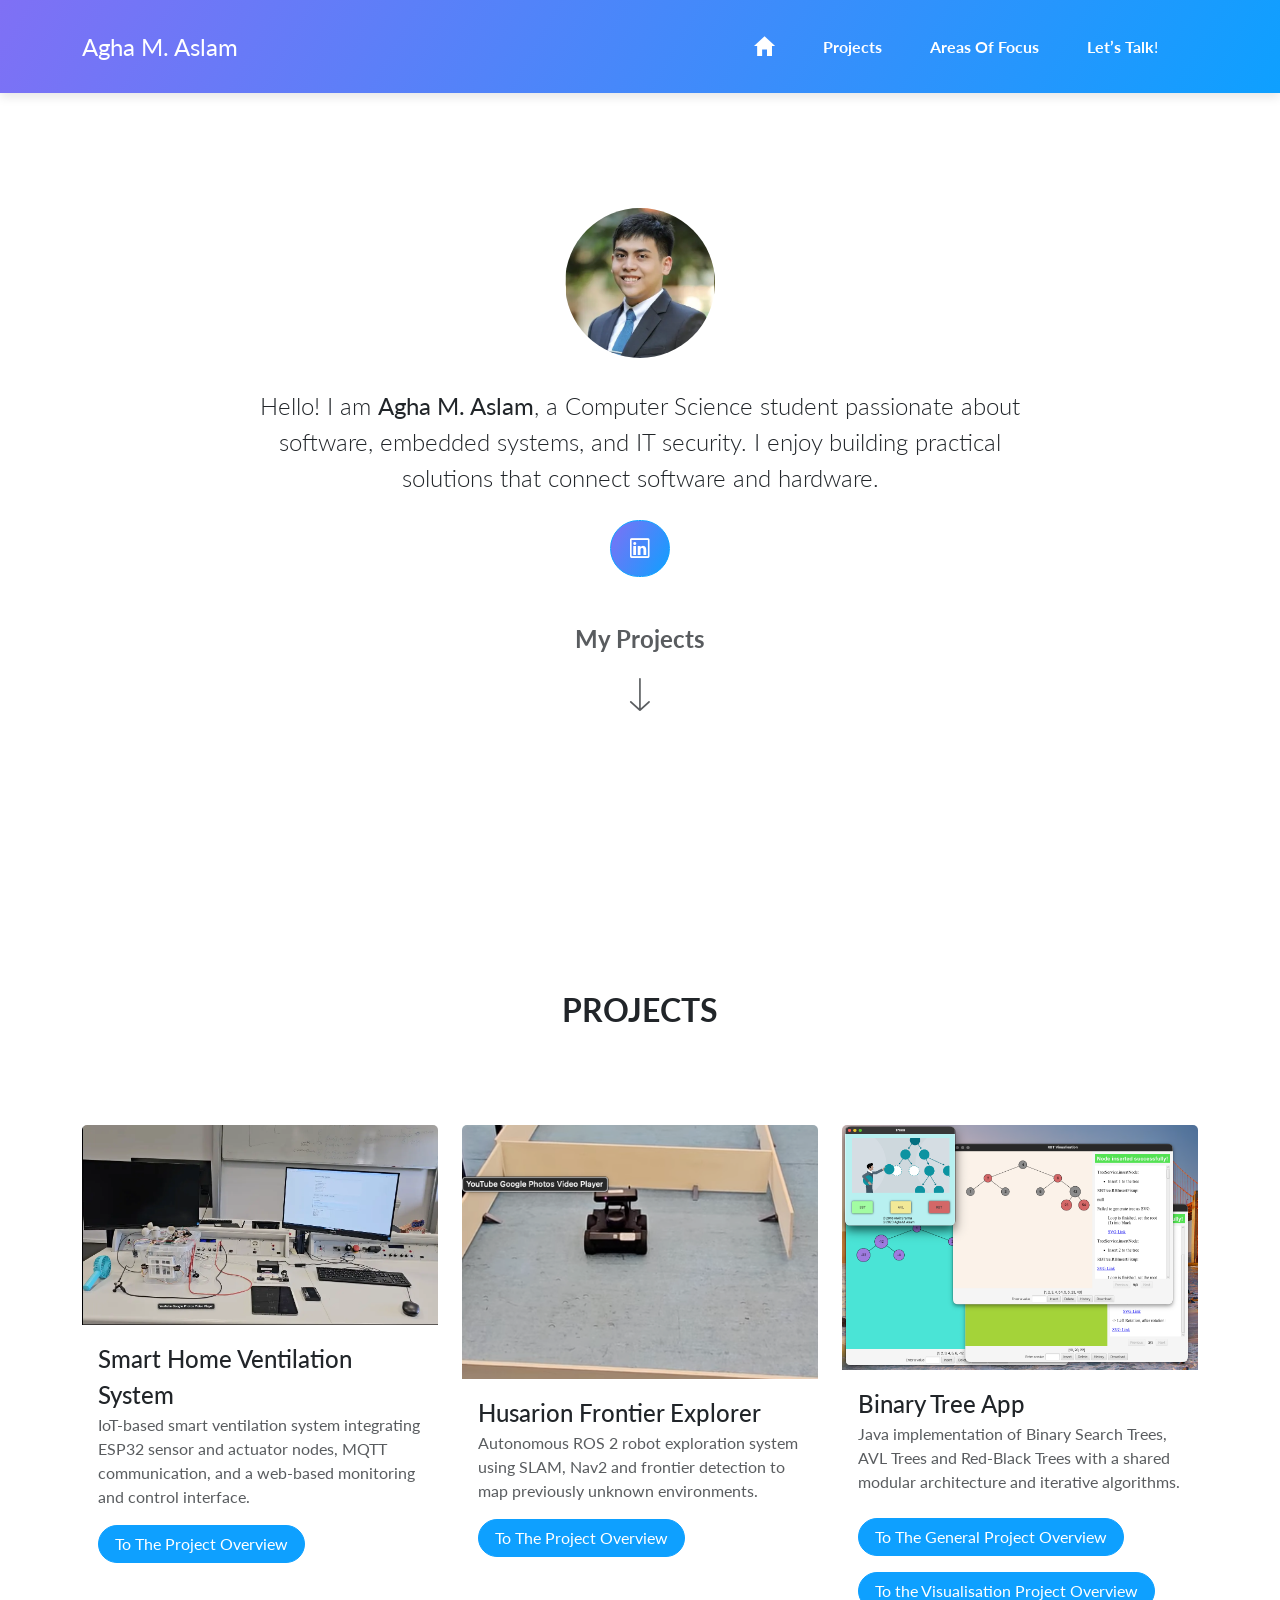
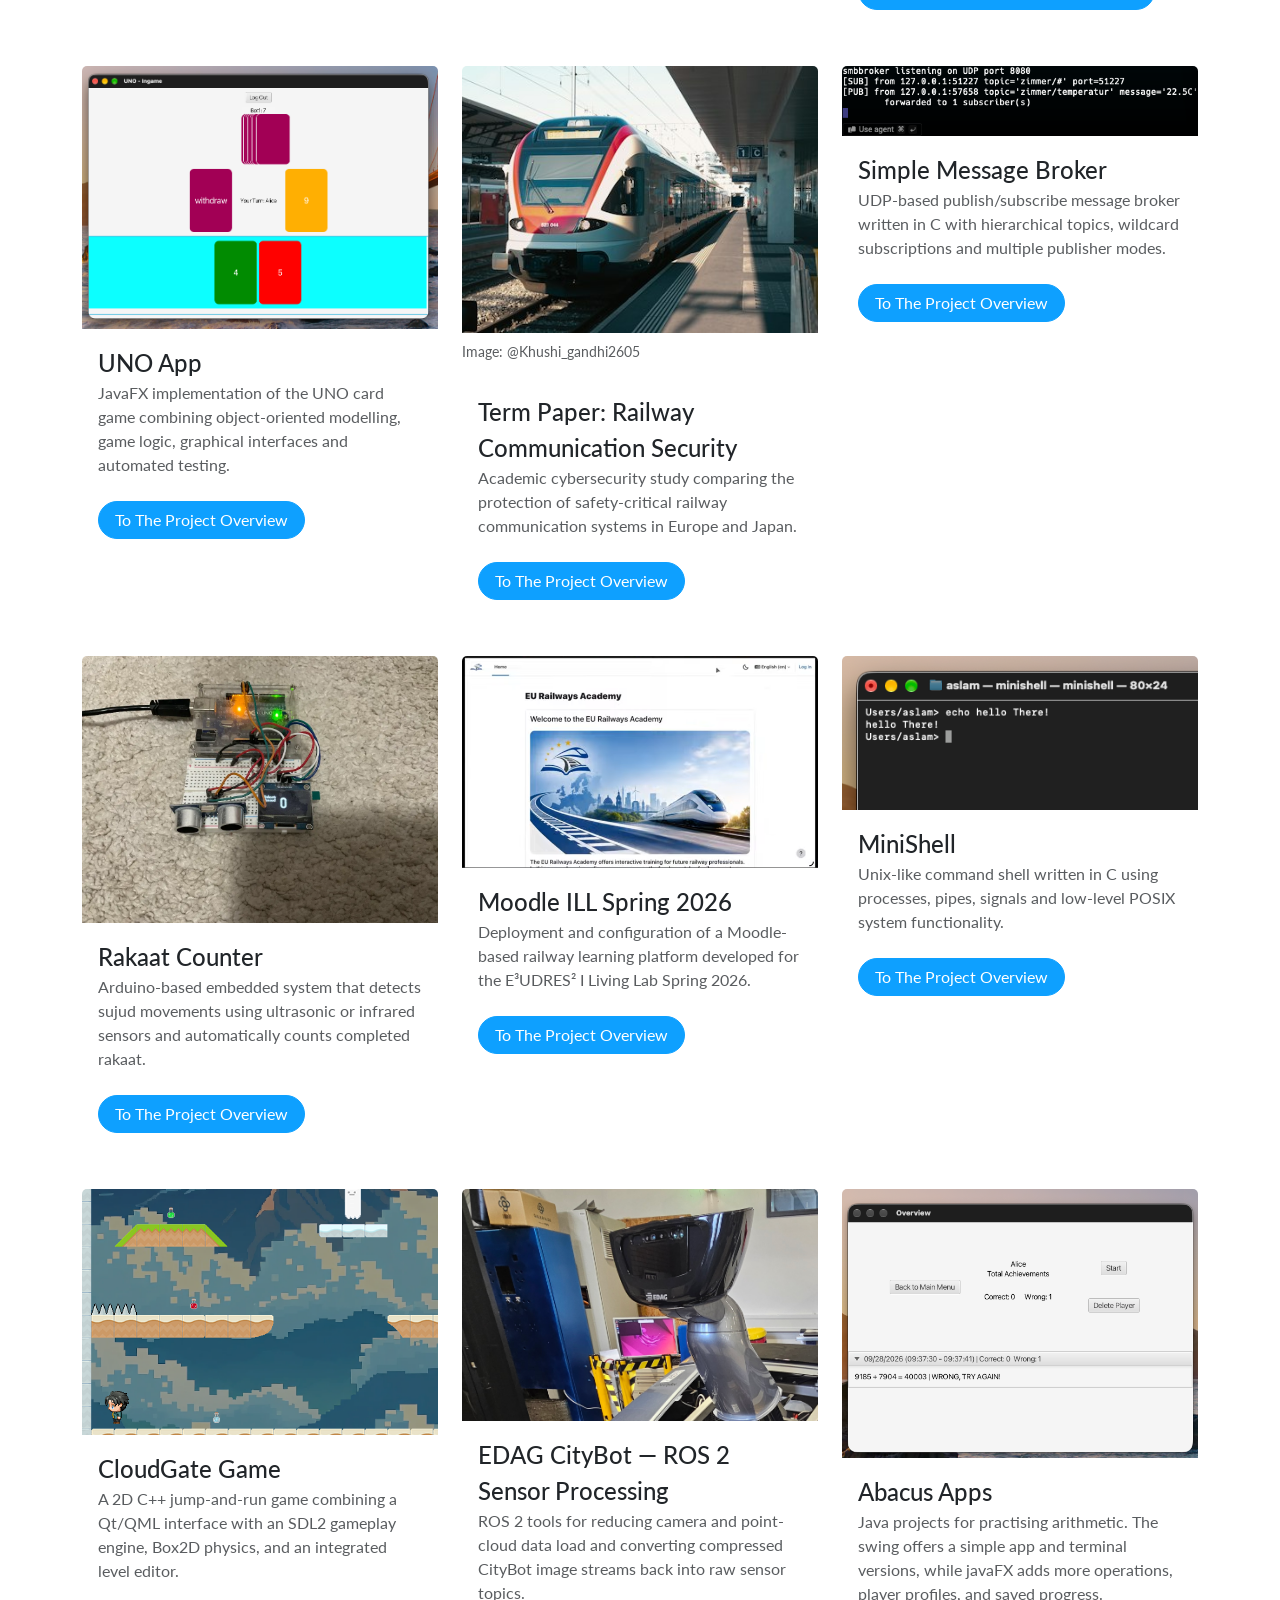
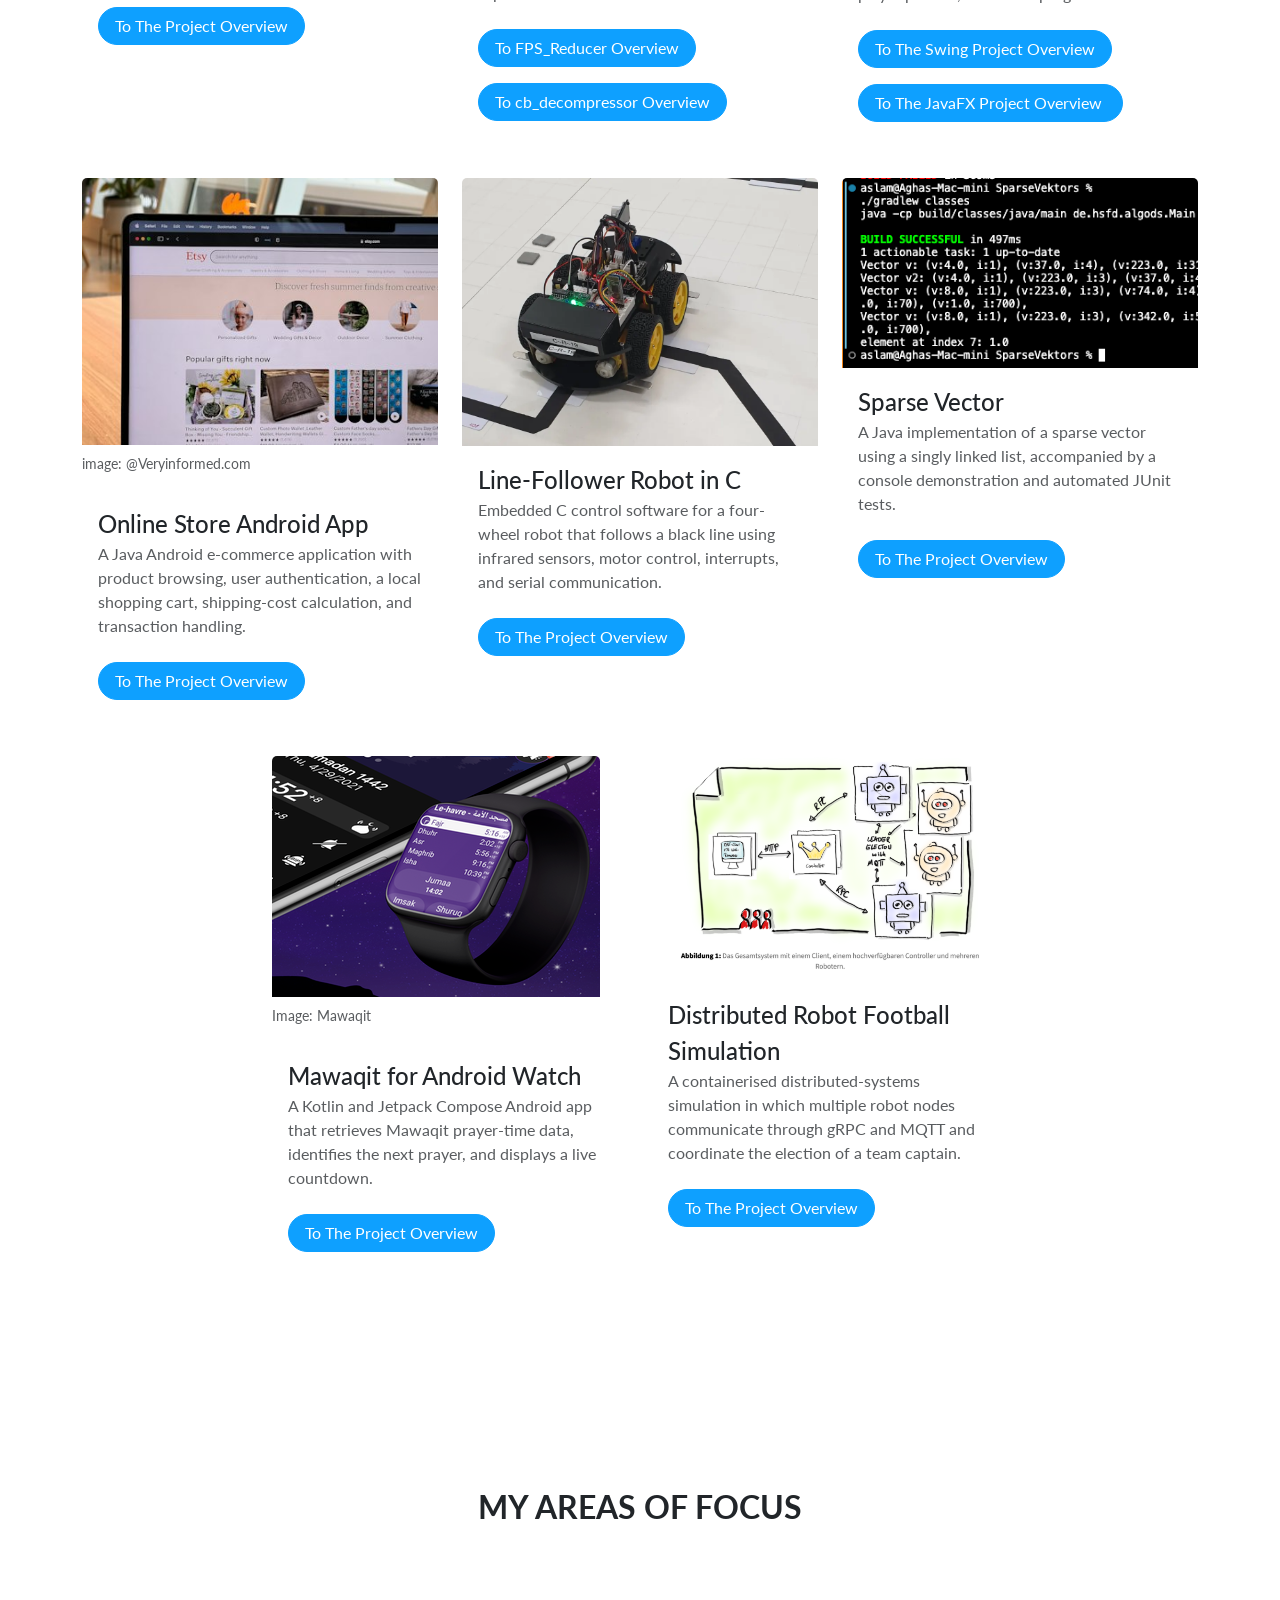
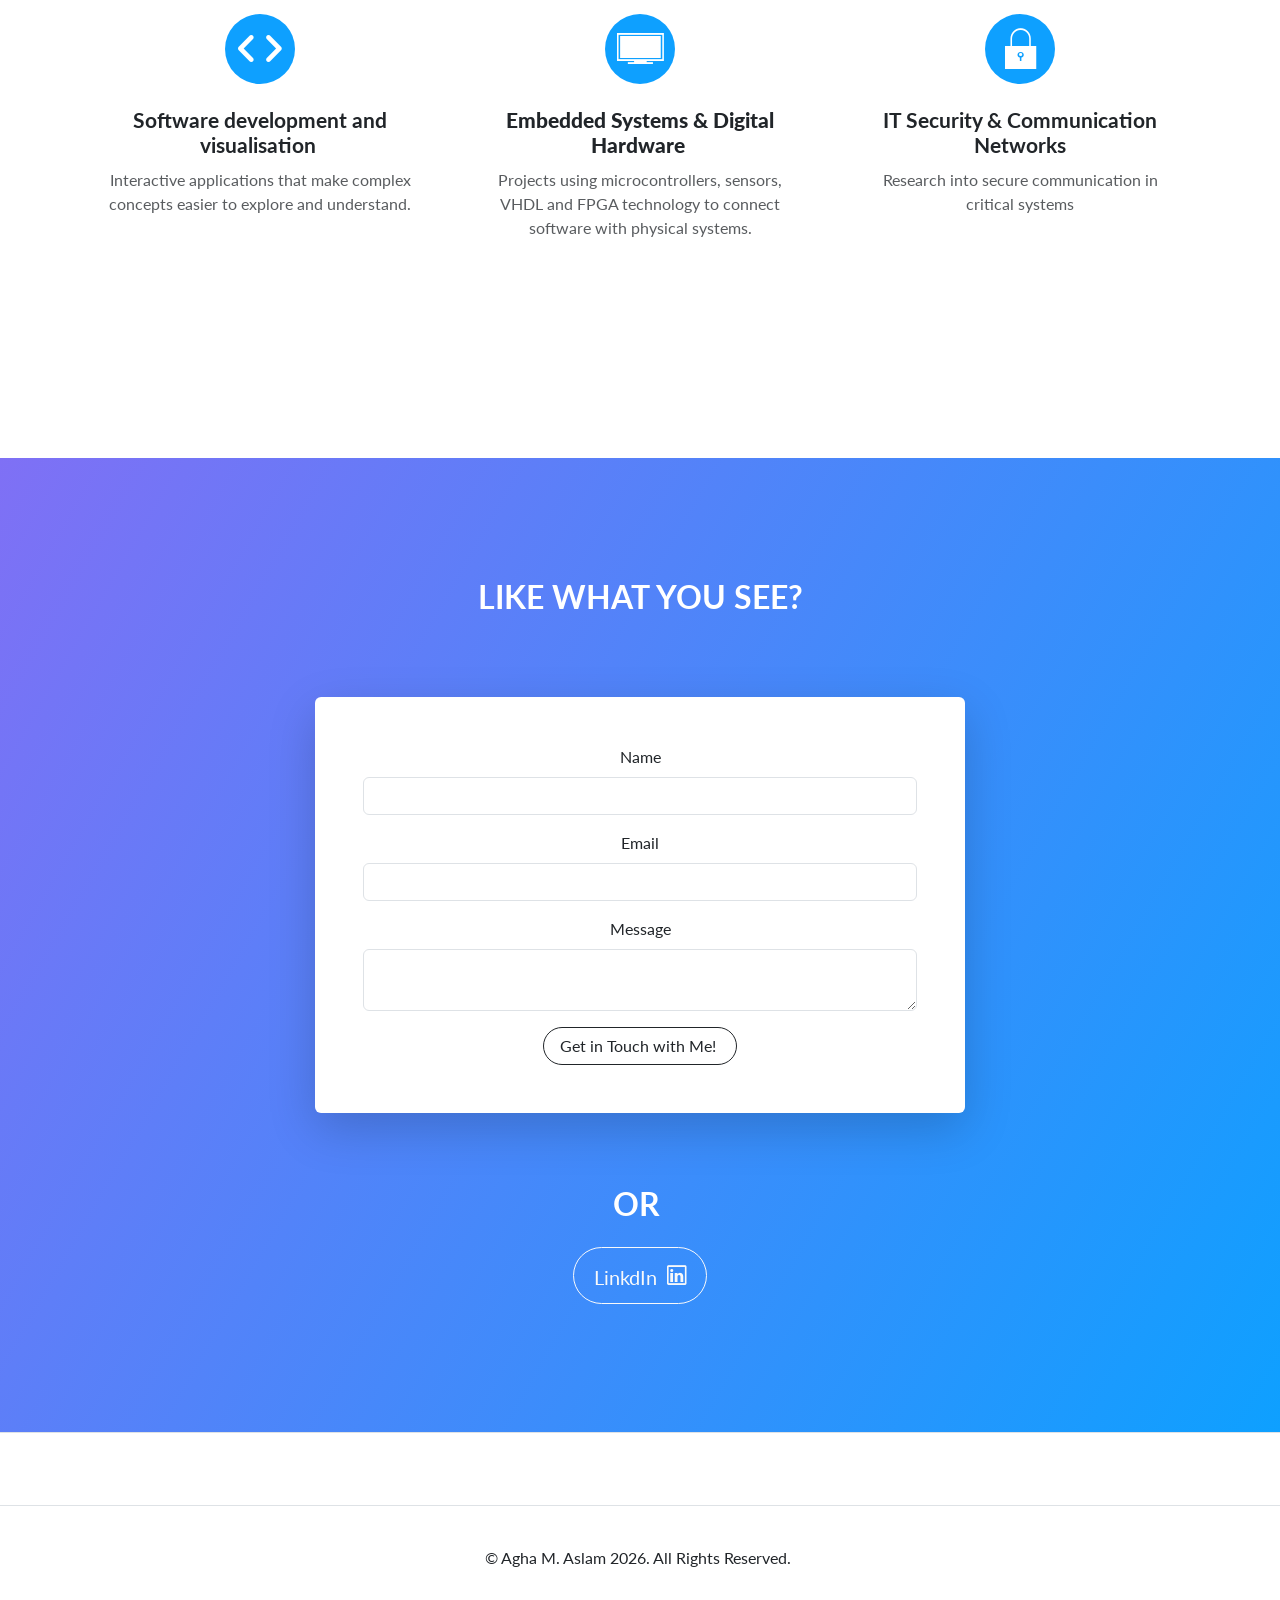
==== commit 07b9bf69: "refined the structure" ====
--- a/index.html
+++ b/index.html
@@ -18,7 +18,7 @@
             <div class="collapse navbar-collapse" id="navbarNav">
                 <ul class="navbar-nav text-start ms-auto">
                     <li class="nav-item d-flex align-items-center"><a class="nav-link active" href="/index.html#welcome" style="height: auto;"><i class="icon ion-android-home" style="font-size: 26px;height: auto;"></i></a></li>
-                    <li class="nav-item d-flex align-items-center"><a class="nav-link active" href="/index.html#projects-overview">Recent Works</a></li>
+                    <li class="nav-item d-flex align-items-center"><a class="nav-link active" href="/index.html#projects-overview">Projects</a></li>
                     <li class="nav-item d-flex align-items-center"><a class="nav-link active" href="/index.html#area-focus" style="text-align: left;">Areas Of Focus</a></li>
                     <li class="nav-item d-flex align-items-center"><a class="nav-link active" href="/index.html#contact"><span style="color: rgb(255, 255, 255);">Let’s Talk</span><span style="font-weight: normal !important; color: rgb(255, 255, 255);">!</span></a></li>
                 </ul>
@@ -34,7 +34,7 @@
                 </div>
                 <div class="container"><a href="#projects-overview">
                         <div class="my-4 py-4 avatar" style="width: auto;max-width: 800px;">
-                            <h4 class="mb-0" style="max-width: 800px;width:  auto;"><strong>My Recent Works</strong></h4><i class="icon ion-ios-arrow-thin-down" style="font-size: 53px;"></i>
+                            <h4 class="mb-0" style="max-width: 800px;width:  auto;"><strong>My Projects</strong></h4><i class="icon ion-ios-arrow-thin-down" style="font-size: 53px;"></i>
                         </div>
                     </a></div>
             </div>
@@ -42,7 +42,7 @@
         <section class="py-7 portfolio-block" id="projects-overview">
             <div class="container">
                 <div class="heading">
-                    <h2>Recent Works</h2>
+                    <h2>Projects</h2>
                 </div>
                 <div class="row d-flex justify-content-center align-items-start">
                     <div class="col-md-6 col-lg-4 py-3">
@@ -246,18 +246,18 @@
                                 <div class="modal-dialog" role="document">
                                     <div class="modal-content">
                                         <div class="modal-header">
-                                            <h4 class="modal-title">MiniShell</h4><button class="btn-close" type="button" aria-label="Close" data-bs-dismiss="modal"></button>
-                                        </div>
-                                        <div class="modal-body"><img src="assets/img/tech/Minishell.png" alt="Card Image" class="card-img-top">
-                                            <p class="my-3 py-0">An operating-systems project implementing a small interactive Unix shell from scratch. The shell executes system commands through fork() and execvp(), resolves programs through PATH, supports command arguments, multiple commands and pipelines, and implements built-in commands such as cd, exit and ret. It also handles Unix signals including SIGINT and SIGHUP and includes automated functionality tests.</p>
-                                        </div>
-                                        <div class="modal-footer"><a class="btn btn-primary my-2" role="button" href="https://github.com/MusLead/minishell" target="_blank">To The Project Overview</a><button class="btn btn-light" type="button" data-bs-dismiss="modal">Close</button></div>
+                                            <h4 class="modal-title">CloudGate Game</h4><button class="btn-close" type="button" aria-label="Close" data-bs-dismiss="modal"></button>
+                                        </div>
+                                        <div class="modal-body"><img src="assets/img/tech/cloudGate.png" alt="Card Image" class="card-img-top">
+                                            <p class="my-3 py-0">CloudGate is a team-developed 2D platform game featuring level and character selection, gameplay, and a custom level editor. Qt/QML provides the user interface, while SDL2 handles the game engine and rendering, with Box2D supporting the physics system. Levels are stored using XML and HDF5 data. The contributed work focused particularly on the persistence layer for saving, loading, validating, and reconstructing level data.</p>
+                                        </div>
+                                        <div class="modal-footer"><a class="btn btn-primary my-2" role="button" href="https://github.com/MusLead/cloudgate-game-docs" target="_blank">To The Project Overview</a><button class="btn btn-light" type="button" data-bs-dismiss="modal">Close</button></div>
                                     </div>
                                 </div>
                             </div><a class="scale-on-hover" href="#modal-11" data-bs-toggle="modal"><img src="assets/img/tech/cloudGate.png" alt="Card Image" class="card-img-top"></a>
                             <div class="card-body">
                                 <h4 class="modal-title">CloudGate Game</h4>
-                                <p class="text-muted card-text">Quisque adipiscing fermentum pretium bibendum sagittis eros sit diam, libero</p><a class="btn btn-primary my-2" role="button" href="https://github.com/MusLead/cloudgate-game-docs" target="_blank">To The Project Overview</a>
+                                <p class="text-muted card-text">A 2D C++ jump-and-run game combining a Qt/QML interface with an SDL2 gameplay engine, Box2D physics, and an integrated level editor.</p><a class="btn btn-primary my-2" role="button" href="https://github.com/MusLead/cloudgate-game-docs" target="_blank">To The Project Overview</a>
                             </div>
                         </div>
                     </div>
@@ -267,18 +267,20 @@
                                 <div class="modal-dialog" role="document">
                                     <div class="modal-content">
                                         <div class="modal-header">
-                                            <h4 class="modal-title">MiniShell</h4><button class="btn-close" type="button" aria-label="Close" data-bs-dismiss="modal"></button>
-                                        </div>
-                                        <div class="modal-body"><img src="assets/img/tech/Minishell.png" alt="Card Image" class="card-img-top">
-                                            <p class="my-3 py-0">An operating-systems project implementing a small interactive Unix shell from scratch. The shell executes system commands through fork() and execvp(), resolves programs through PATH, supports command arguments, multiple commands and pipelines, and implements built-in commands such as cd, exit and ret. It also handles Unix signals including SIGINT and SIGHUP and includes automated functionality tests.</p>
-                                        </div>
-                                        <div class="modal-footer"><a class="btn btn-primary my-2" role="button" href="https://github.com/MusLead/minishell" target="_blank">To The Project Overview</a><button class="btn btn-light" type="button" data-bs-dismiss="modal">Close</button></div>
-                                    </div>
-                                </div>
-                            </div><a class="scale-on-hover" href="#modal-9" data-bs-toggle="modal"><img src="assets/img/tech/EDAG_Robot.jpg" alt="Card Image" class="card-img-top"></a>
-                            <div class="card-body">
-                                <h4 class="modal-title">EDAG CityBot Project</h4>
-                                <p class="text-muted card-text">Quisque adipiscing fermentum pretium bibendum sagittis eros sit diam, libero</p><a class="btn btn-primary my-2" role="button" href="https://github.com/MusLead/fps_reducer" target="_blank">To FPS_Reducer Overview</a><a class="btn btn-primary my-2" role="button" href="https://github.com/MusLead/cb_decompressor" target="_blank">To cb_decompressor Overview</a>
+                                            <h4 class="modal-title">EDAG CityBot — ROS 2 Sensor Processing</h4><button class="btn-close" type="button" aria-label="Close" data-bs-dismiss="modal"></button>
+                                        </div>
+                                        <div class="modal-body"><img src="assets/img/tech/EDAG_Robot.jpg" alt="Card Image" class="card-img-top">
+                                            <p class="my-3 py-0">CloudGate is a team-developed 2D platform game featuring level and character selection, gameplay, and a custom level editor. Qt/QML provides the user interface, while SDL2 handles the game engine and rendering, with Box2D supporting the physics system. Levels are stored using XML and HDF5 data. The contributed work focused particularly on the persistence layer for saving, loading, validating, and reconstructing level data.</p>
+                                        </div>
+                                        <div class="modal-footer">
+                                            <div class="d-flex justify-content-center align-items-center gap-2"><a class="btn btn-primary my-2" role="button" href="https://github.com/MusLead/fps_reducer" target="_blank">To FPS_Reducer Overview</a><a class="btn btn-primary my-2" role="button" href="https://github.com/MusLead/cb_decompressor" target="_blank">To cb_decompressor Overview</a><button class="btn btn-light h-auto mx-0" type="button" data-bs-dismiss="modal">Close</button></div>
+                                        </div>
+                                    </div>
+                                </div>
+                            </div><a class="scale-on-hover" href="#modal-10" data-bs-toggle="modal"><img src="assets/img/tech/EDAG_Robot.jpg" alt="Card Image" class="card-img-top"></a>
+                            <div class="card-body">
+                                <h4 class="modal-title">EDAG CityBot — ROS 2 Sensor Processing</h4>
+                                <p class="text-muted card-text">ROS 2 tools for reducing camera and point-cloud data load and converting compressed CityBot image streams back into raw sensor topics.</p><a class="btn btn-primary my-2" role="button" href="https://github.com/MusLead/fps_reducer" target="_blank">To FPS_Reducer Overview</a><a class="btn btn-primary my-2" role="button" href="https://github.com/MusLead/cb_decompressor" target="_blank">To cb_decompressor Overview</a>
                             </div>
                         </div>
                     </div>
@@ -288,7 +290,7 @@
                                 <div class="modal-dialog" role="document">
                                     <div class="modal-content">
                                         <div class="modal-header">
-                                            <h4 class="modal-title">Abacus App</h4><button class="btn-close" type="button" aria-label="Close" data-bs-dismiss="modal"></button>
+                                            <h4 class="modal-title">Abacus Apps</h4><button class="btn-close" type="button" aria-label="Close" data-bs-dismiss="modal"></button>
                                         </div>
                                         <div class="modal-body"><img src="assets/img/tech/AbacusApp_Whole.png" alt="Card Image" class="card-img-top">
                                             <p class="my-3 py-0"><strong><span style="color: rgb(255, 255, 255);">Abacus-javaFX:</span></strong><span style="color: rgb(255, 255, 255);">&nbsp;A JavaFX desktop app for addition, subtraction, multiplication, and division practice. Players can choose a number range and review their saved results and session history.</span></p><img width="430" height="223" class="card-img-top" src="assets/img/tech/SempoaApp-App.png">
@@ -302,7 +304,7 @@
                                 </div>
                             </div><a class="scale-on-hover" href="#modal-18" data-bs-toggle="modal"><img src="assets/img/tech/AbacusApp_Whole.png" alt="Card Image" class="card-img-top"></a>
                             <div class="card-body">
-                                <h4 class="modal-title">Abacus App</h4>
+                                <h4 class="modal-title">Abacus Apps</h4>
                                 <p class="text-muted card-text">Java projects for practising arithmetic. The swing offers a simple app and terminal versions, while javaFX adds more operations, player profiles, and saved progress.</p><a class="btn btn-primary my-2" role="button" href="https://github.com/MusLead/Sempoa_App" target="_blank">To The Swing Project Overview</a><a class="btn btn-primary my-2" role="button" href="https://github.com/MusLead/abacus-javaFX" target="_blank">To The JavaFX Project Overview&nbsp;</a>
                             </div>
                         </div>
@@ -313,22 +315,25 @@
                                 <div class="modal-dialog" role="document">
                                     <div class="modal-content">
                                         <div class="modal-header">
-                                            <h4 class="modal-title">MiniShell</h4><button class="btn-close" type="button" aria-label="Close" data-bs-dismiss="modal"></button>
-                                        </div>
-                                        <div class="modal-body"><img src="assets/img/tech/Minishell.png" alt="Card Image" class="card-img-top">
-                                            <p class="my-3 py-0">An operating-systems project implementing a small interactive Unix shell from scratch. The shell executes system commands through fork() and execvp(), resolves programs through PATH, supports command arguments, multiple commands and pipelines, and implements built-in commands such as cd, exit and ret. It also handles Unix signals including SIGINT and SIGHUP and includes automated functionality tests.</p>
-                                        </div>
-                                        <div class="modal-footer"><a class="btn btn-primary my-2" role="button" href="https://github.com/MusLead/minishell" target="_blank">To The Project Overview</a><button class="btn btn-light" type="button" data-bs-dismiss="modal">Close</button></div>
-                                    </div>
-                                </div>
-                            </div><a class="scale-on-hover" href="#modal-9" data-bs-toggle="modal">
+                                            <h4 class="modal-title">Online Store Android App</h4><button class="btn-close" type="button" aria-label="Close" data-bs-dismiss="modal"></button>
+                                        </div>
+                                        <div class="modal-body">
+                                            <figure class="figure"><img class="figure-img card-img-top" alt="Card Image" src="assets/img/photo-1657256031812-4702fe316f1b.jpg">
+                                                <figcaption class="figure-caption">image: @Veryinformed.com</figcaption>
+                                            </figure>
+                                            <p class="my-3 py-0"><span style="color: rgb(255, 255, 255);">An Android e-commerce application developed as a final project for an Android development bootcamp. Product lists and detailed product information are retrieved through REST APIs using Retrofit, while shopping-cart data is stored locally with SQLite. The application also includes user registration and login, profile management, checkout, shipping-cost calculation through RajaOngkir, and transaction views for paid and unpaid orders.</span></p>
+                                        </div>
+                                        <div class="modal-footer"><a class="btn btn-primary my-2" role="button" href="https://github.com/MusLead/BukaTokoOnline" target="_blank">To The Project Overview</a><button class="btn btn-light" type="button" data-bs-dismiss="modal">Close</button></div>
+                                    </div>
+                                </div>
+                            </div><a class="scale-on-hover" href="#modal-17" data-bs-toggle="modal">
                                 <figure class="figure"><img class="figure-img card-img-top" alt="Card Image" src="assets/img/photo-1657256031812-4702fe316f1b.jpg">
                                     <figcaption class="figure-caption">image: @Veryinformed.com</figcaption>
                                 </figure>
                             </a>
                             <div class="card-body">
                                 <h4 class="modal-title">Online Store Android App</h4>
-                                <p class="text-muted card-text">Quisque adipiscing fermentum pretium bibendum sagittis eros sit diam, libero</p><a class="btn btn-primary my-2" role="button" href="https://github.com/MusLead/BukaTokoOnline" target="_blank">To The Project Overview</a>
+                                <p class="text-muted card-text">A Java Android e-commerce application with product browsing, user authentication, a local shopping cart, shipping-cost calculation, and transaction handling.</p><a class="btn btn-primary my-2" role="button" href="https://github.com/MusLead/BukaTokoOnline" target="_blank">To The Project Overview</a>
                             </div>
                         </div>
                     </div>
@@ -338,18 +343,18 @@
                                 <div class="modal-dialog" role="document">
                                     <div class="modal-content">
                                         <div class="modal-header">
-                                            <h4 class="modal-title">MiniShell</h4><button class="btn-close" type="button" aria-label="Close" data-bs-dismiss="modal"></button>
-                                        </div>
-                                        <div class="modal-body"><img src="assets/img/tech/Minishell.png" alt="Card Image" class="card-img-top">
-                                            <p class="my-3 py-0">An operating-systems project implementing a small interactive Unix shell from scratch. The shell executes system commands through fork() and execvp(), resolves programs through PATH, supports command arguments, multiple commands and pipelines, and implements built-in commands such as cd, exit and ret. It also handles Unix signals including SIGINT and SIGHUP and includes automated functionality tests.</p>
-                                        </div>
-                                        <div class="modal-footer"><a class="btn btn-primary my-2" role="button" href="https://github.com/MusLead/minishell" target="_blank">To The Project Overview</a><button class="btn btn-light" type="button" data-bs-dismiss="modal">Close</button></div>
-                                    </div>
-                                </div>
-                            </div><a class="scale-on-hover" href="#modal-9" data-bs-toggle="modal"><img src="assets/img/tech/robotikImC.webp" alt="Card Image" class="card-img-top"></a>
-                            <div class="card-body">
-                                <h4 class="modal-title">Line Follower in C</h4>
-                                <p class="text-muted card-text">Quisque adipiscing fermentum pretium bibendum sagittis eros sit diam, libero</p><a class="btn btn-primary my-2" role="button" href="https://github.com/MusLead/LaborC_LineFollower" target="_blank">To The Project Overview</a>
+                                            <h4 class="modal-title">Line-Follower Robot in C</h4><button class="btn-close" type="button" aria-label="Close" data-bs-dismiss="modal"></button>
+                                        </div>
+                                        <div class="modal-body"><img src="assets/img/tech/robotikImC.webp" alt="Card Image" class="card-img-top">
+                                            <p class="my-3 py-0">An embedded-systems project implementing autonomous line tracking for a four-wheel robot in C. The software is divided into modules for ADC sensor input, motor control, timers and interrupts, USART communication, and robot behaviour. The robot detects the starting field, follows a black line for multiple rounds, and supports commands such as pause and reset through serial/Bluetooth communication. A Makefile also automates compilation, flashing, execution tools, and Doxygen documentation.</p>
+                                        </div>
+                                        <div class="modal-footer"><a class="btn btn-primary my-2" role="button" href="https://github.com/MusLead/LaborC_LineFollower" target="_blank">To The Project Overview</a><button class="btn btn-light" type="button" data-bs-dismiss="modal">Close</button></div>
+                                    </div>
+                                </div>
+                            </div><a class="scale-on-hover" href="#modal-16" data-bs-toggle="modal"><img src="assets/img/tech/robotikImC.webp" alt="Card Image" class="card-img-top"></a>
+                            <div class="card-body">
+                                <h4 class="modal-title">Line-Follower Robot in C</h4>
+                                <p class="text-muted card-text">Embedded C control software for a four-wheel robot that follows a black line using infrared sensors, motor control, interrupts, and serial communication.</p><a class="btn btn-primary my-2" role="button" href="https://github.com/MusLead/LaborC_LineFollower" target="_blank">To The Project Overview</a>
                             </div>
                         </div>
                     </div>
@@ -359,18 +364,18 @@
                                 <div class="modal-dialog" role="document">
                                     <div class="modal-content">
                                         <div class="modal-header">
-                                            <h4 class="modal-title">MiniShell</h4><button class="btn-close" type="button" aria-label="Close" data-bs-dismiss="modal"></button>
-                                        </div>
-                                        <div class="modal-body"><img src="assets/img/tech/Minishell.png" alt="Card Image" class="card-img-top">
-                                            <p class="my-3 py-0">An operating-systems project implementing a small interactive Unix shell from scratch. The shell executes system commands through fork() and execvp(), resolves programs through PATH, supports command arguments, multiple commands and pipelines, and implements built-in commands such as cd, exit and ret. It also handles Unix signals including SIGINT and SIGHUP and includes automated functionality tests.</p>
-                                        </div>
-                                        <div class="modal-footer"><a class="btn btn-primary my-2" role="button" href="https://github.com/MusLead/minishell" target="_blank">To The Project Overview</a><button class="btn btn-light" type="button" data-bs-dismiss="modal">Close</button></div>
-                                    </div>
-                                </div>
-                            </div><a class="scale-on-hover" href="#modal-9" data-bs-toggle="modal"><img src="assets/img/tech/SparseVektor.png" alt="Card Image" class="card-img-top"></a>
+                                            <h4 class="modal-title">Sparse Vector</h4><button class="btn-close" type="button" aria-label="Close" data-bs-dismiss="modal"></button>
+                                        </div>
+                                        <div class="modal-body"><img src="assets/img/tech/SparseVektor.png" alt="Card Image" class="card-img-top">
+                                            <p class="my-3 py-0">An Algorithms and Data Structures project implementing sparse vectors without storing unnecessary zero-valued entries. Each non-zero value is represented by an index-value node in a singly linked list, with operations for insertion, removal, lookup, vector addition, and equality comparison. The Gradle-based project also contains JUnit tests covering normal operations, invalid indices, size limits, zero handling, and linked-list behaviour.</p>
+                                        </div>
+                                        <div class="modal-footer"><a class="btn btn-primary my-2" role="button" href="https://github.com/MusLead/SparseVektors" target="_blank">To The Project Overview</a><button class="btn btn-light" type="button" data-bs-dismiss="modal">Close</button></div>
+                                    </div>
+                                </div>
+                            </div><a class="scale-on-hover" href="#modal-14" data-bs-toggle="modal"><img src="assets/img/tech/SparseVektor.png" alt="Card Image" class="card-img-top"></a>
                             <div class="card-body">
                                 <h4 class="modal-title">Sparse Vector</h4>
-                                <p class="text-muted card-text">Quisque adipiscing fermentum pretium bibendum sagittis eros sit diam, libero</p><a class="btn btn-primary my-2" role="button" href="https://github.com/MusLead/SparseVektors" target="_blank">To The Project Overview</a>
+                                <p class="text-muted card-text">A Java implementation of a sparse vector using a singly linked list, accompanied by a console demonstration and automated JUnit tests.</p><a class="btn btn-primary my-2" role="button" href="https://github.com/MusLead/SparseVektors" target="_blank">To The Project Overview</a>
                             </div>
                         </div>
                     </div>
@@ -380,22 +385,25 @@
                                 <div class="modal-dialog" role="document">
                                     <div class="modal-content">
                                         <div class="modal-header">
-                                            <h4 class="modal-title">MiniShell</h4><button class="btn-close" type="button" aria-label="Close" data-bs-dismiss="modal"></button>
-                                        </div>
-                                        <div class="modal-body"><img src="assets/img/tech/Minishell.png" alt="Card Image" class="card-img-top">
-                                            <p class="my-3 py-0">An operating-systems project implementing a small interactive Unix shell from scratch. The shell executes system commands through fork() and execvp(), resolves programs through PATH, supports command arguments, multiple commands and pipelines, and implements built-in commands such as cd, exit and ret. It also handles Unix signals including SIGINT and SIGHUP and includes automated functionality tests.</p>
-                                        </div>
-                                        <div class="modal-footer"><a class="btn btn-primary my-2" role="button" href="https://github.com/MusLead/minishell" target="_blank">To The Project Overview</a><button class="btn btn-light" type="button" data-bs-dismiss="modal">Close</button></div>
-                                    </div>
-                                </div>
-                            </div><a class="scale-on-hover" href="#modal-9" data-bs-toggle="modal">
+                                            <h4 class="modal-title">Mawaqit for Android Watch</h4><button class="btn-close" type="button" aria-label="Close" data-bs-dismiss="modal"></button>
+                                        </div>
+                                        <div class="modal-body">
+                                            <figure class="figure"><img class="figure-img card-img-top" src="assets/img/tech/mawaqit-prayer-times-mosque-screenshot.png" alt="Card Image">
+                                                <figcaption class="figure-caption">Image: Mawaqit</figcaption>
+                                            </figure>
+                                            <p class="my-3 py-0">An Android prayer-time application built with Kotlin and Jetpack Compose. The application retrieves data for a selected mosque from Mawaqit, extracts its prayer-time configuration using Fuel, Jsoup, and Gson, and determines the next prayer according to the mosque's timezone. The interface displays the next prayer, its scheduled time, and a continuously updated countdown. The project also uses a ViewModel and Kotlin coroutines to separate data retrieval from the user interface.</p>
+                                        </div>
+                                        <div class="modal-footer"><a class="btn btn-primary my-2" role="button" href="https://github.com/MusLead/MawaqitApp" target="_blank">To The Project Overview</a><button class="btn btn-light" type="button" data-bs-dismiss="modal">Close</button></div>
+                                    </div>
+                                </div>
+                            </div><a class="scale-on-hover" href="#modal-13" data-bs-toggle="modal">
                                 <figure class="figure"><img class="figure-img card-img-top" src="assets/img/tech/mawaqit-prayer-times-mosque-screenshot.png" alt="Card Image">
                                     <figcaption class="figure-caption">Image: Mawaqit</figcaption>
                                 </figure>
                             </a>
                             <div class="card-body">
                                 <h4 class="modal-title">Mawaqit for Android Watch</h4>
-                                <p class="text-muted card-text">Quisque adipiscing fermentum pretium bibendum sagittis eros sit diam, libero</p><a class="btn btn-primary my-2" role="button" href="https://github.com/MusLead/MawaqitApp" target="_blank">To The Project Overview</a>
+                                <p class="text-muted card-text">A Kotlin and Jetpack Compose Android app that retrieves Mawaqit prayer-time data, identifies the next prayer, and displays a live countdown.</p><a class="btn btn-primary my-2" role="button" href="https://github.com/MusLead/MawaqitApp" target="_blank">To The Project Overview</a>
                             </div>
                         </div>
                     </div>
@@ -405,18 +413,18 @@
                                 <div class="modal-dialog" role="document">
                                     <div class="modal-content">
                                         <div class="modal-header">
-                                            <h4 class="modal-title">MiniShell</h4><button class="btn-close" type="button" aria-label="Close" data-bs-dismiss="modal"></button>
-                                        </div>
-                                        <div class="modal-body"><img src="assets/img/tech/Minishell.png" alt="Card Image" class="card-img-top">
-                                            <p class="my-3 py-0">An operating-systems project implementing a small interactive Unix shell from scratch. The shell executes system commands through fork() and execvp(), resolves programs through PATH, supports command arguments, multiple commands and pipelines, and implements built-in commands such as cd, exit and ret. It also handles Unix signals including SIGINT and SIGHUP and includes automated functionality tests.</p>
-                                        </div>
-                                        <div class="modal-footer"><a class="btn btn-primary my-2" role="button" href="https://github.com/MusLead/minishell" target="_blank">To The Project Overview</a><button class="btn btn-light" type="button" data-bs-dismiss="modal">Close</button></div>
-                                    </div>
-                                </div>
-                            </div><a class="scale-on-hover" href="#modal-9" data-bs-toggle="modal"><img src="assets/img/tech/OverviewRobotFootball.png" alt="Card Image" class="card-img-top"></a>
-                            <div class="card-body">
-                                <h4 class="modal-title">Virtual Simulation: Robot-Football</h4>
-                                <p class="text-muted card-text">Quisque adipiscing fermentum pretium bibendum sagittis eros sit diam, libero</p><a class="btn btn-primary my-2" role="button" href="https://github.com/MusLead/VerSys_Roboter-Fussball" target="_blank">To The Project Overview</a>
+                                            <h4 class="modal-title">Distributed Robot Football Simulation</h4><button class="btn-close" type="button" aria-label="Close" data-bs-dismiss="modal"></button>
+                                        </div>
+                                        <div class="modal-body"><img src="assets/img/tech/OverviewRobotFootball.png" alt="Card Image" class="card-img-top">
+                                            <p class="my-3 py-0">A Distributed Systems project modelling a network of virtual robot players as independently running Docker containers. Robots register with a central controller through gRPC, exchange distributed messages through MQTT, and participate in a leader-election process to select a captain. The system also implements robot status reporting, acknowledgements, liveness monitoring, automatic re-election, scalable robot instances with Docker Compose, and HTTP endpoints for observing and controlling the simulation.</p>
+                                        </div>
+                                        <div class="modal-footer"><a class="btn btn-primary my-2" role="button" href="https://github.com/MusLead/VerSys_Roboter-Fussball" target="_blank">To The Project Overview</a><button class="btn btn-light" type="button" data-bs-dismiss="modal">Close</button></div>
+                                    </div>
+                                </div>
+                            </div><a class="scale-on-hover" href="#modal-12" data-bs-toggle="modal"><img src="assets/img/tech/OverviewRobotFootball.png" alt="Card Image" class="card-img-top"></a>
+                            <div class="card-body">
+                                <h4 class="modal-title">Distributed Robot Football Simulation</h4>
+                                <p class="text-muted card-text">A containerised distributed-systems simulation in which multiple robot nodes communicate through gRPC and MQTT and coordinate the election of a team captain.</p><a class="btn btn-primary my-2" role="button" href="https://github.com/MusLead/VerSys_Roboter-Fussball" target="_blank">To The Project Overview</a>
                             </div>
                         </div>
                     </div>
@@ -433,7 +441,7 @@
                         <div class="card special-skill-item border-0">
                             <div class="card-header bg-transparent border-0"><i class="icon ion-code"></i></div>
                             <div class="card-body">
-                                <h3 class="card-title">Software development and visualisation</h3>
+                                <h3 class="card-title">Software development and visualisation&nbsp;</h3>
                                 <p class="card-text">Interactive applications that make complex concepts easier to explore and understand.</p>
                             </div>
                         </div>
@@ -442,7 +450,7 @@
                         <div class="card special-skill-item border-0">
                             <div class="card-header bg-transparent border-0"><i class="icon ion-ios-monitor"></i></div>
                             <div class="card-body">
-                                <h3 class="card-title"><strong><span style="color: rgb(255, 255, 255);">Embedded Systems &amp; Digital Hardware</span></strong></h3>
+                                <h3 class="card-title"><strong>Embedded Systems &amp; Digital Hardware&nbsp;</strong></h3>
                                 <p class="card-text">Projects using microcontrollers, sensors, VHDL and FPGA technology to connect software with physical systems.</p>
                             </div>
                         </div>
@@ -451,7 +459,7 @@
                         <div class="card special-skill-item border-0">
                             <div class="card-header bg-transparent border-0"><i class="icon ion-ios-locked"></i></div>
                             <div class="card-body">
-                                <h3 class="card-title"><strong><span style="color: rgb(255, 255, 255);">IT Security &amp; Communication Networks</span></strong></h3>
+                                <h3 class="card-title">IT Security &amp; Communication Networks</h3>
                                 <p class="card-text">Research into secure communication in critical systems</p>
                             </div>
                         </div>
@@ -460,24 +468,27 @@
             </div>
         </section>
         <section class="my-6 py-5 portfolio-block hire-me call-to-action border-bottom gradient">
-            <div class="container">
+            <div class="container" id="contact">
                 <div class="heading">
-                    <h2 class="mt-6 mb-4" id="contact">Like what you see?</h2>
+                    <h2 class="mt-6 mb-4">Like what you see?</h2>
                 </div>
                 <div class="heading">
-                    <form class="border rounded border-0 shadow-lg p-3 p-md-5 gradient" data-bs-theme="light" data-bss-recipient="8bd2ac0cf458234a7aa0b566779665a4" data-bss-subject="Someone interested to get in touch">
+                    <form class="border rounded border-0 shadow-lg p-3 p-md-5 adaptive-contact-form" data-bs-theme="light" data-bss-recipient="8bd2ac0cf458234a7aa0b566779665a4" data-bss-subject="Someone interested to get in touch">
                         <div class="mb-3"><label class="form-label" for="subject-1">Name</label><input class="form-control" type="text" id="subject-1" required=""></div>
                         <div class="mb-3"><label class="form-label" for="email">Email</label><input class="form-control" type="email" id="email" required=""></div>
                         <div class="mb-3"><label class="form-label" for="message">Message</label><textarea class="form-control" id="message" required=""></textarea></div>
-                        <div class="mb-3"></div><button class="btn btn-dark" type="submit">Get in Touch with Me!&nbsp;</button>
+                        <div class="mb-3"></div><button class="btn" id="contact-submit" type="submit">Get in Touch with Me!&nbsp;</button>
                     </form>
+                    <div class="mb-4 heading">
+                        <h2 class="mt-6 mb-4" id="contact-1">Or&nbsp;</h2><a class="btn btn-outline-light btn-lg mx-2" role="button" href="https://www.linkedin.com/in/aghaaslam" target="_blank">LinkdIn&nbsp;&nbsp;<i class="icon ion-social-linkedin-outline" style="font-size: 26px;"></i></a>
+                    </div>
                 </div>
             </div>
         </section>
     </main>
     <footer class="py-3 page-footer border-top">
         <div class="container my-4">
-            <div class="social-icons"><a class="me-3" href="https://www.linkedin.com/in/aghaaslam" target="_blank"><i class="icon ion-social-linkedin"></i></a></div>
+            <p>© Agha M. Aslam 2026. All Rights Reserved.&nbsp;</p>
         </div>
     </footer>
     <script src="assets/bootstrap/js/bootstrap.min.js"></script>
--- a/assets/css/styles.min.css
+++ b/assets/css/styles.min.css
@@ -1 +1 @@
-.mx-0{margin-right:0!important;margin-left:0!important}.mx-2{margin-right:.5rem!important;margin-left:.5rem!important}.my-2{margin-top:.5rem!important;margin-bottom:.5rem!important}.my-3{margin-top:1rem!important;margin-bottom:1rem!important}.my-4{margin-top:1.5rem!important;margin-bottom:1.5rem!important}.my-6{margin-top:4.5rem!important;margin-bottom:4.5rem!important}.mt-6{margin-top:4.5rem!important}.me-3{margin-right:1rem!important}.mb-0{margin-bottom:0!important}.mb-3{margin-bottom:1rem!important}.mb-4{margin-bottom:1.5rem!important}.ms-auto{margin-left:auto!important}.p-3{padding:1rem!important}.py-0{padding-top:0!important;padding-bottom:0!important}.py-3{padding-top:1rem!important;padding-bottom:1rem!important}.py-4{padding-top:1.5rem!important;padding-bottom:1.5rem!important}.py-5{padding-top:3rem!important;padding-bottom:3rem!important}.py-7{padding-top:6rem!important;padding-bottom:6rem!important}.py-8{padding-top:7.5rem!important;padding-bottom:7.5rem!important}@media (min-width:768px){.p-md-5{padding:3rem!important}}.pika-single{z-index:9999;display:block;position:relative;color:#333;background:#fff;border:1px solid #ccc;border-bottom-color:#bbb;font-family:"Helvetica Neue",Helvetica,Arial,sans-serif}.pika-single:after,.pika-single:before{content:" ";display:table}.pika-single:after{clear:both}.pika-single.is-hidden{display:none}.pika-single.is-bound{position:absolute;box-shadow:0 5px 15px -5px rgba(0,0,0,.5)}.pika-lendar{float:left;width:240px;margin:8px}.pika-title{position:relative;text-align:center}.pika-label{display:inline-block;position:relative;z-index:9999;overflow:hidden;margin:0;padding:5px 3px;font-size:14px;line-height:20px;font-weight:700;background-color:#fff}.pika-title select{cursor:pointer;position:absolute;z-index:9998;margin:0;left:0;top:5px;opacity:0}.pika-next,.pika-prev{display:block;cursor:pointer;position:relative;outline:0;border:0;padding:0;width:20px;height:30px;text-indent:20px;white-space:nowrap;overflow:hidden;background-color:transparent;background-position:center center;background-repeat:no-repeat;background-size:75% 75%;opacity:.5}.pika-next:hover,.pika-prev:hover{opacity:1}.is-rtl .pika-next,.pika-prev{float:left;background-image:url([data-uri])}.is-rtl .pika-prev,.pika-next{float:right;background-image:url([data-uri])}.pika-next.is-disabled,.pika-prev.is-disabled{cursor:default;opacity:.2}.pika-select{display:inline-block}.pika-table{width:100%;border-collapse:collapse;border-spacing:0;border:0}.pika-table td,.pika-table th{width:14.285714285714286%;padding:0}.pika-table th{color:#999;font-size:12px;line-height:25px;font-weight:700;text-align:center}.pika-button{cursor:pointer;display:block;box-sizing:border-box;-moz-box-sizing:border-box;outline:0;border:0;margin:0;width:100%;padding:5px;color:#666;font-size:12px;line-height:15px;text-align:right;background:#f5f5f5}.pika-week{font-size:11px;color:#999}.is-today .pika-button{color:#3af;font-weight:700}.has-event .pika-button,.is-selected .pika-button{color:#fff;font-weight:700;background:#3af;box-shadow:inset 0 1px 3px #178fe5;border-radius:3px}.has-event .pika-button{background:#005da9;box-shadow:inset 0 1px 3px #0076c9}.is-disabled .pika-button,.is-inrange .pika-button{background:#d5e9f7}.is-startrange .pika-button{color:#fff;background:#6cb31d;box-shadow:none;border-radius:3px}.is-endrange .pika-button{color:#fff;background:#3af;box-shadow:none;border-radius:3px}.is-disabled .pika-button{pointer-events:none;cursor:default;color:#999;opacity:.3}.is-outside-current-month .pika-button{color:#999;opacity:.3}.is-selection-disabled{pointer-events:none;cursor:default}.pika-button:hover,.pika-row.pick-whole-week:hover .pika-button{color:#fff;background:#ff8000;box-shadow:none;border-radius:3px}.pika-table abbr{border-bottom:none;cursor:help}.page-footer .links a{font-size:1.2rem}.portfolio-block.cv .group .item{border-bottom:1px solid var(--bs-dark-bg-subtle)}.modal h6{font-size:1.5rem}#linkdin-welcome:hover{color:var(--bs-btn-hover-color);background-color:var(--bs-indigo);border-color:var(--bs-btn-hover-border-color)}+.mx-0{margin-right:0!important;margin-left:0!important}.mx-2{margin-right:.5rem!important;margin-left:.5rem!important}.my-2{margin-top:.5rem!important;margin-bottom:.5rem!important}.my-3{margin-top:1rem!important;margin-bottom:1rem!important}.my-4{margin-top:1.5rem!important;margin-bottom:1.5rem!important}.my-6{margin-top:4.5rem!important;margin-bottom:4.5rem!important}.mt-6{margin-top:4.5rem!important}.mb-0{margin-bottom:0!important}.mb-3{margin-bottom:1rem!important}.mb-4{margin-bottom:1.5rem!important}.ms-auto{margin-left:auto!important}.p-3{padding:1rem!important}.py-0{padding-top:0!important;padding-bottom:0!important}.py-3{padding-top:1rem!important;padding-bottom:1rem!important}.py-4{padding-top:1.5rem!important;padding-bottom:1.5rem!important}.py-5{padding-top:3rem!important;padding-bottom:3rem!important}.py-7{padding-top:6rem!important;padding-bottom:6rem!important}.py-8{padding-top:7.5rem!important;padding-bottom:7.5rem!important}@media (min-width:768px){.p-md-5{padding:3rem!important}}.pika-single{z-index:9999;display:block;position:relative;color:#333;background:#fff;border:1px solid #ccc;border-bottom-color:#bbb;font-family:"Helvetica Neue",Helvetica,Arial,sans-serif}.pika-single:after,.pika-single:before{content:" ";display:table}.pika-single:after{clear:both}.pika-single.is-hidden{display:none}.pika-single.is-bound{position:absolute;box-shadow:0 5px 15px -5px rgba(0,0,0,.5)}.pika-lendar{float:left;width:240px;margin:8px}.pika-title{position:relative;text-align:center}.pika-label{display:inline-block;position:relative;z-index:9999;overflow:hidden;margin:0;padding:5px 3px;font-size:14px;line-height:20px;font-weight:700;background-color:#fff}.pika-title select{cursor:pointer;position:absolute;z-index:9998;margin:0;left:0;top:5px;opacity:0}.pika-next,.pika-prev{display:block;cursor:pointer;position:relative;outline:0;border:0;padding:0;width:20px;height:30px;text-indent:20px;white-space:nowrap;overflow:hidden;background-color:transparent;background-position:center center;background-repeat:no-repeat;background-size:75% 75%;opacity:.5}.pika-next:hover,.pika-prev:hover{opacity:1}.is-rtl .pika-next,.pika-prev{float:left;background-image:url([data-uri])}.is-rtl .pika-prev,.pika-next{float:right;background-image:url([data-uri])}.pika-next.is-disabled,.pika-prev.is-disabled{cursor:default;opacity:.2}.pika-select{display:inline-block}.pika-table{width:100%;border-collapse:collapse;border-spacing:0;border:0}.pika-table td,.pika-table th{width:14.285714285714286%;padding:0}.pika-table th{color:#999;font-size:12px;line-height:25px;font-weight:700;text-align:center}.pika-button{cursor:pointer;display:block;box-sizing:border-box;-moz-box-sizing:border-box;outline:0;border:0;margin:0;width:100%;padding:5px;color:#666;font-size:12px;line-height:15px;text-align:right;background:#f5f5f5}.pika-week{font-size:11px;color:#999}.is-today .pika-button{color:#3af;font-weight:700}.has-event .pika-button,.is-selected .pika-button{color:#fff;font-weight:700;background:#3af;box-shadow:inset 0 1px 3px #178fe5;border-radius:3px}.has-event .pika-button{background:#005da9;box-shadow:inset 0 1px 3px #0076c9}.is-disabled .pika-button,.is-inrange .pika-button{background:#d5e9f7}.is-startrange .pika-button{color:#fff;background:#6cb31d;box-shadow:none;border-radius:3px}.is-endrange .pika-button{color:#fff;background:#3af;box-shadow:none;border-radius:3px}.is-disabled .pika-button{pointer-events:none;cursor:default;color:#999;opacity:.3}.is-outside-current-month .pika-button{color:#999;opacity:.3}.is-selection-disabled{pointer-events:none;cursor:default}.pika-button:hover,.pika-row.pick-whole-week:hover .pika-button{color:#fff;background:#ff8000;box-shadow:none;border-radius:3px}.pika-table abbr{border-bottom:none;cursor:help}.page-footer .links a{font-size:1.2rem}.portfolio-block.cv .group .item{border-bottom:1px solid var(--bs-dark-bg-subtle)}.modal h6{font-size:1.5rem}#linkdin-welcome:hover{color:var(--bs-btn-hover-color);background-color:var(--bs-indigo);border-color:var(--bs-btn-hover-border-color)}.adaptive-contact-form{background:#fff;color:#212529}[data-bs-theme=dark] .adaptive-contact-form{background:#070d21;color:#d1d8de}
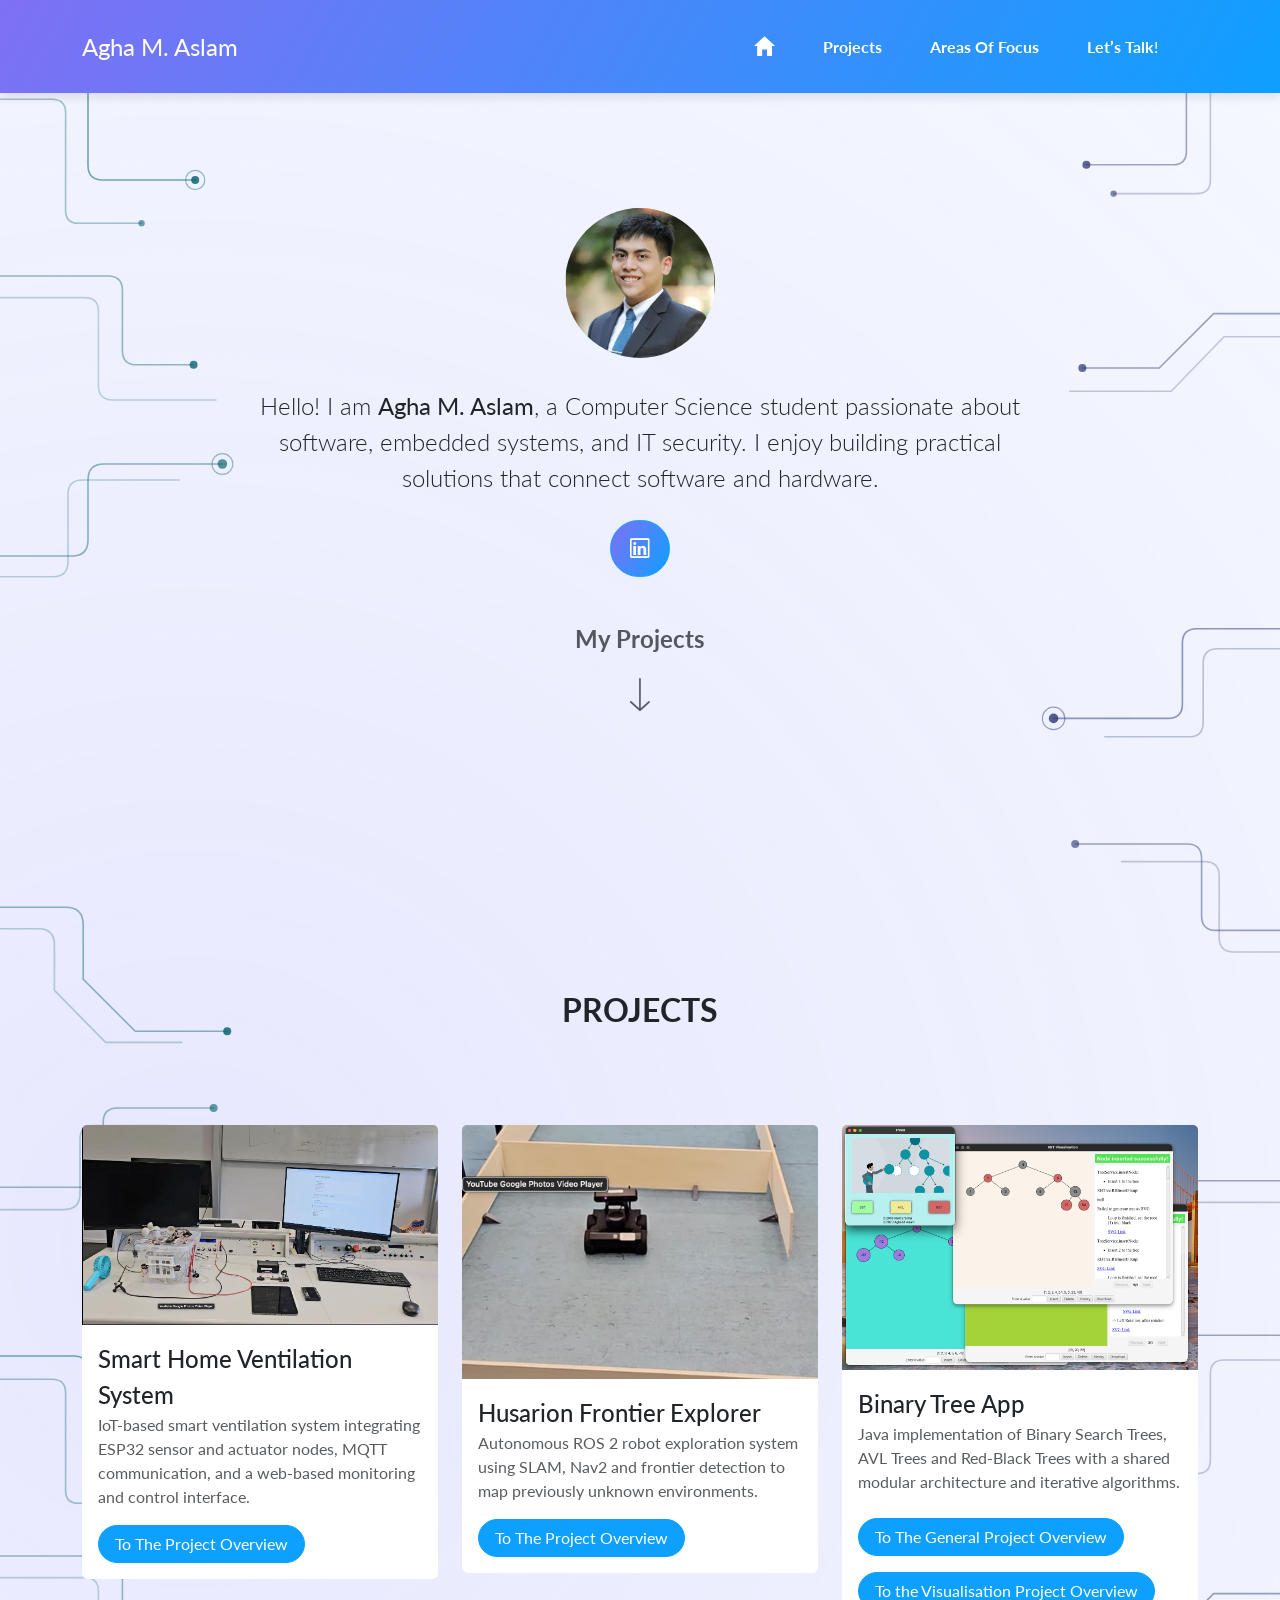
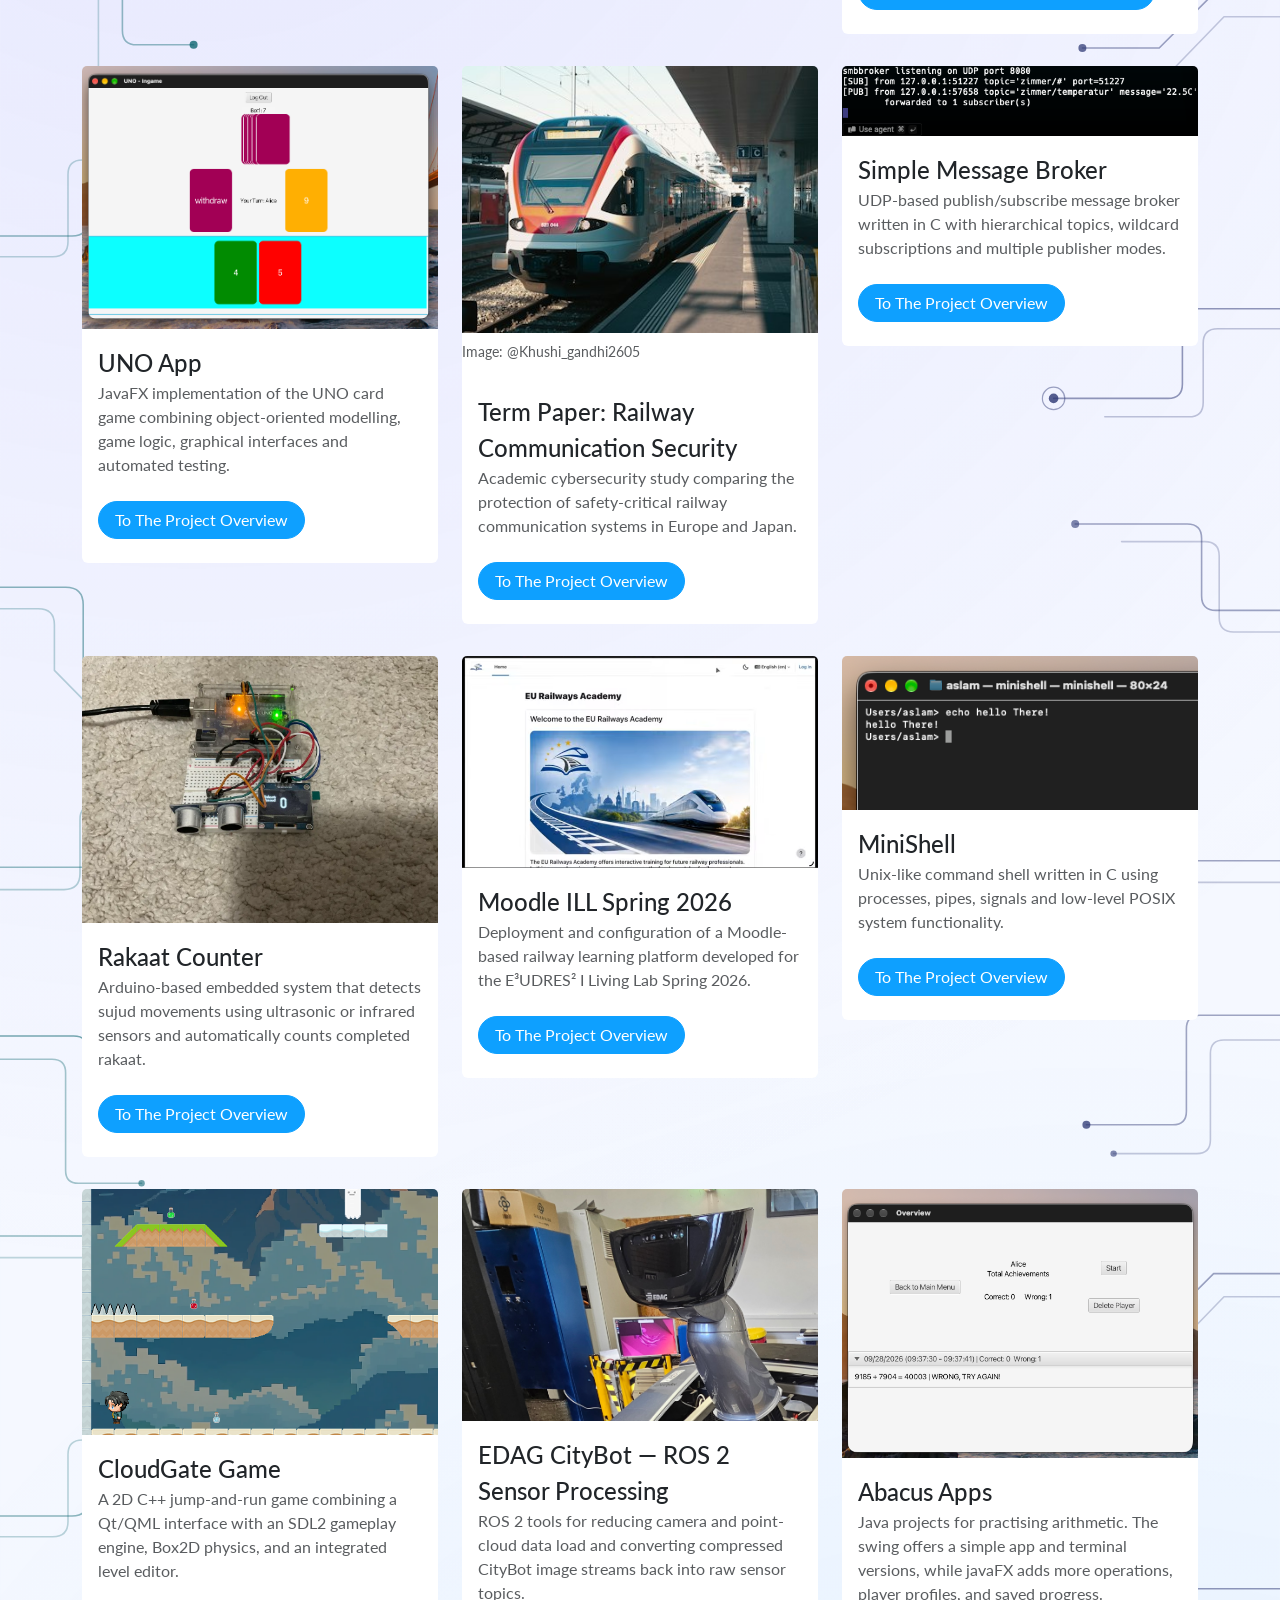
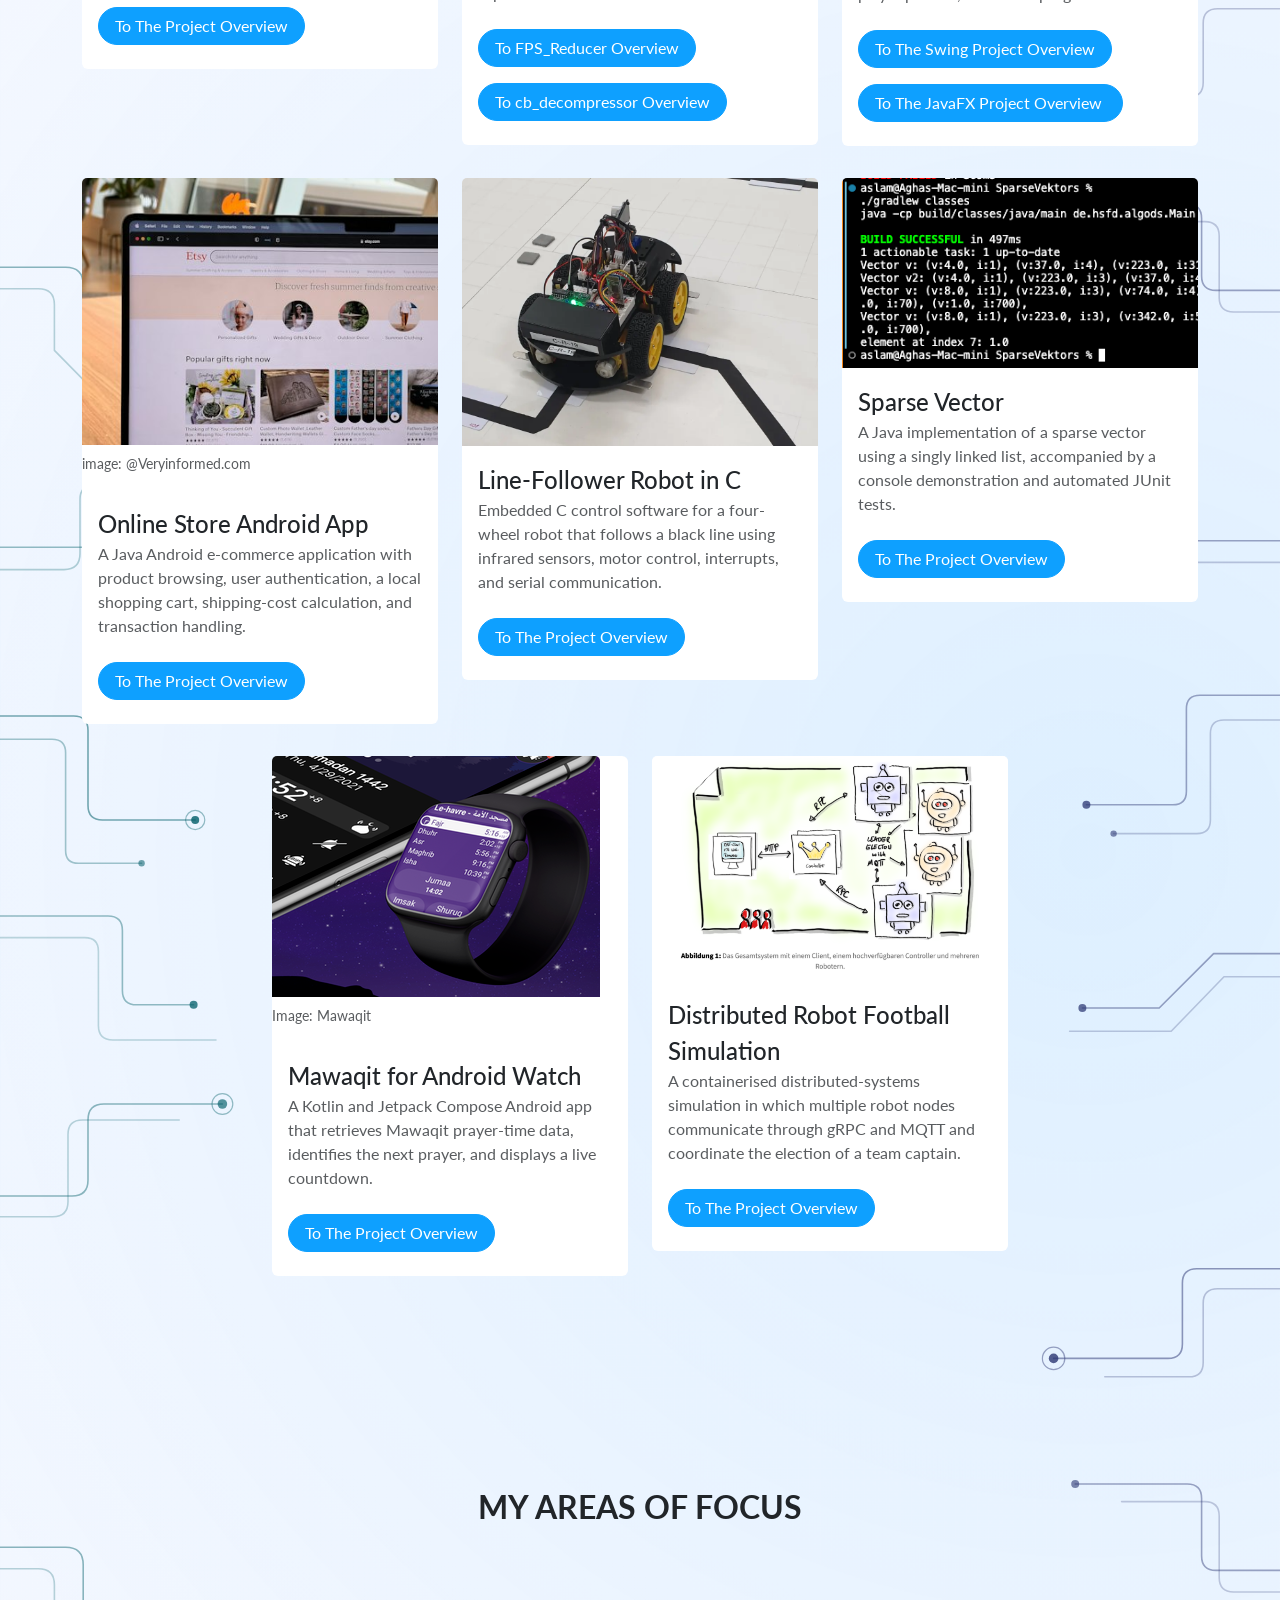
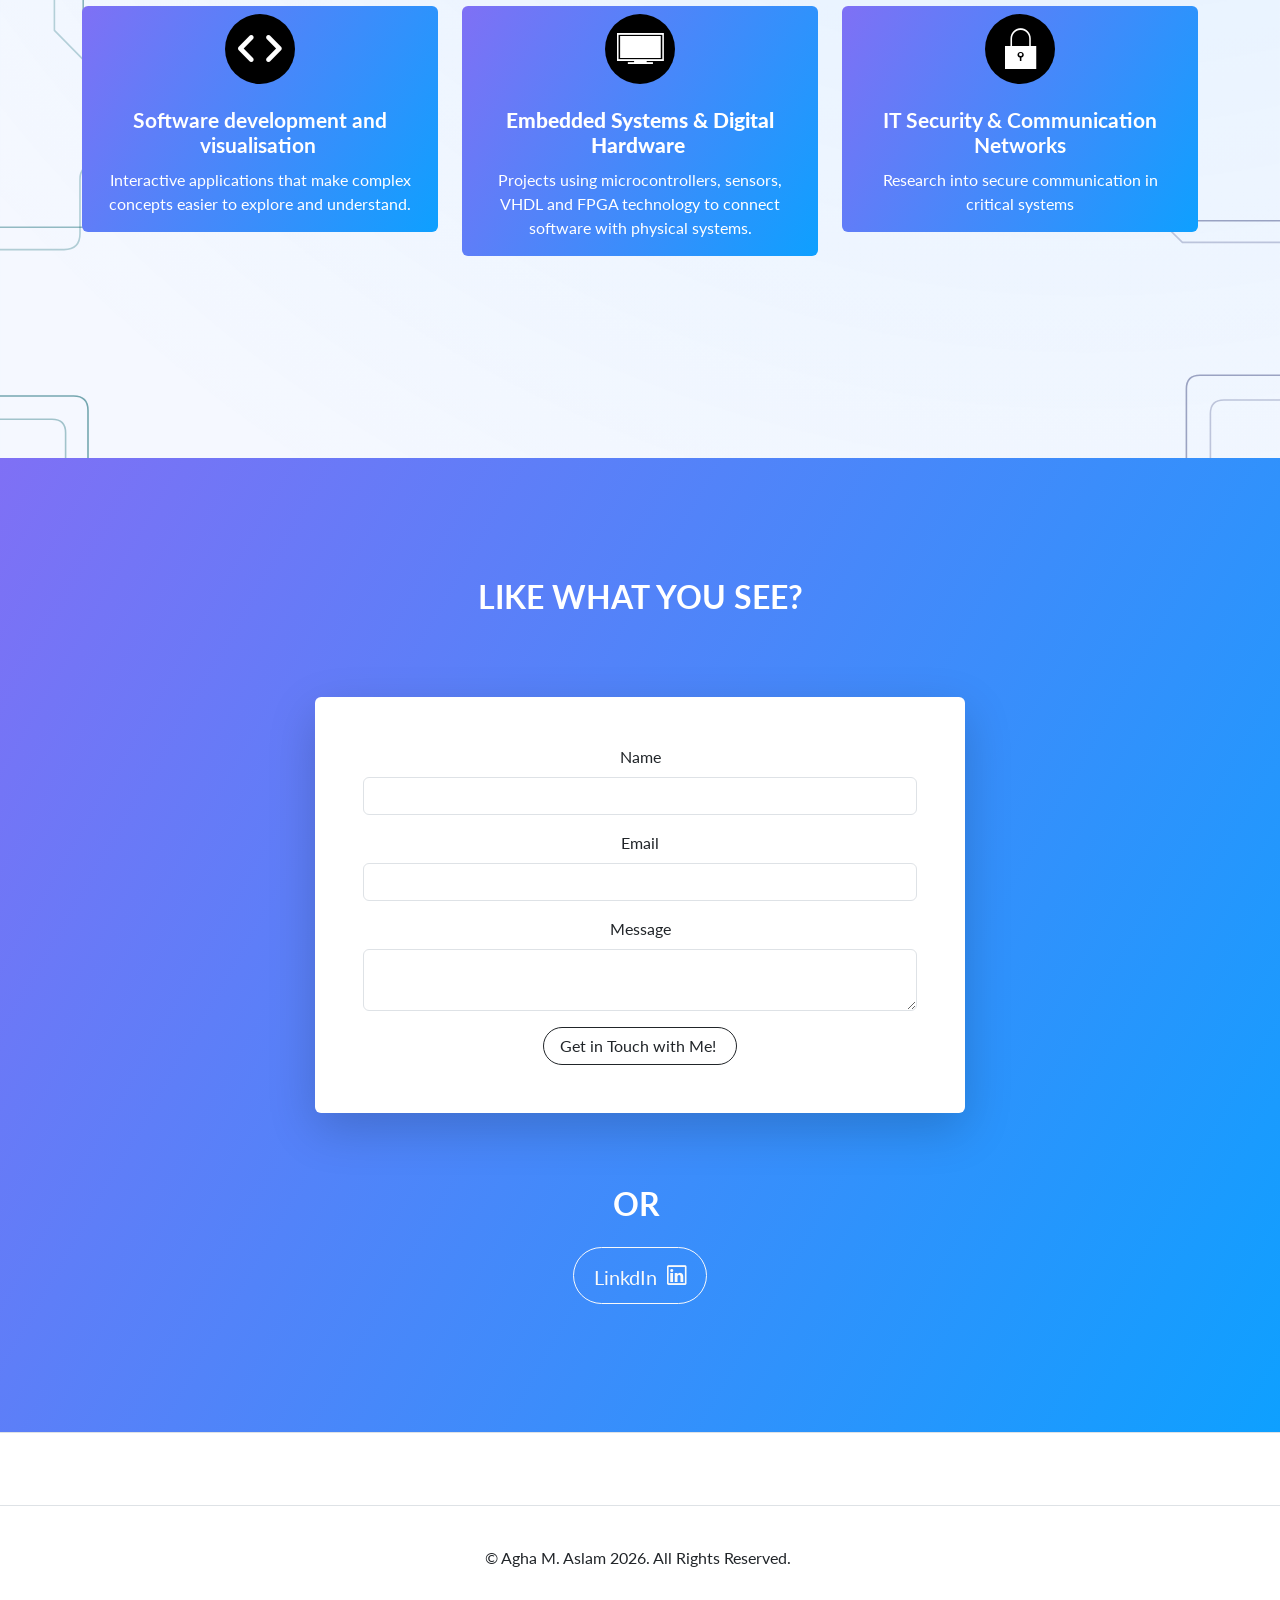
==== commit a9007316: "add some gradient into the cards" ====
--- a/index.html
+++ b/index.html
@@ -4,7 +4,7 @@
 <head>
     <meta charset="utf-8">
     <meta name="viewport" content="width=device-width, initial-scale=1.0, shrink-to-fit=no">
-    <title>Home - Brand</title>
+    <title>Agha's Projects</title>
     <script>!function(){const e=()=>localStorage.getItem("theme"),t=document.documentElement.getAttribute("data-bss-forced-theme"),a=()=>{if(t)return t;const a=e();if(a)return a;const c=document.documentElement.getAttribute("data-bs-theme");return c||(window.matchMedia("(prefers-color-scheme: dark)").matches?"dark":"light")},c=e=>{"auto"===e&&window.matchMedia("(prefers-color-scheme: dark)").matches?document.documentElement.setAttribute("data-bs-theme","dark"):document.documentElement.setAttribute("data-bs-theme",e)};c(a());const r=(e,t=!1)=>{const a=[].slice.call(document.querySelectorAll(".theme-switcher"));if(!a.length)return;document.querySelectorAll("[data-bs-theme-value]").forEach((e=>{e.classList.remove("active"),e.setAttribute("aria-pressed","false")}));const c="auto"===e?window.matchMedia("(prefers-color-scheme: dark)").matches?"dark":"light":e;for(const t of a){if(!!t.dataset.bsAdaptIcon){const e=t.querySelector("[data-bss-adaptable]");try{const a=JSON.parse(t.dataset.bssIcons||"{}")[c],r=document.createElement("template");r.innerHTML=a;const s=r.content.cloneNode(!0);s?.children?.length&&(s.children[0].dataset.bssAdaptable=!0),e.replaceWith(s)}catch(e){}}const a=t.querySelector('[data-bs-theme-value="'+e+'"]');a&&(a.classList.add("active"),a.setAttribute("aria-pressed","true"))}};window.matchMedia("(prefers-color-scheme: dark)").addEventListener("change",(()=>{const t=e();"light"!==t&&"dark"!==t&&c(a())})),window.addEventListener("DOMContentLoaded",(()=>{r(a()),document.querySelectorAll("[data-bs-theme-value]").forEach((e=>{e.addEventListener("click",(t=>{t.preventDefault();const a=e.getAttribute("data-bs-theme-value");(e=>{localStorage.setItem("theme",e)})(a),c(a),r(a)}))}))}))}();</script>
     <link rel="stylesheet" href="assets/bootstrap/css/bootstrap.min.css">
     <link rel="stylesheet" href="https://fonts.googleapis.com/css?family=Lato:300,400,700&amp;display=swap">
@@ -270,7 +270,7 @@
                                             <h4 class="modal-title">EDAG CityBot — ROS 2 Sensor Processing</h4><button class="btn-close" type="button" aria-label="Close" data-bs-dismiss="modal"></button>
                                         </div>
                                         <div class="modal-body"><img src="assets/img/tech/EDAG_Robot.jpg" alt="Card Image" class="card-img-top">
-                                            <p class="my-3 py-0">CloudGate is a team-developed 2D platform game featuring level and character selection, gameplay, and a custom level editor. Qt/QML provides the user interface, while SDL2 handles the game engine and rendering, with Box2D supporting the physics system. Levels are stored using XML and HDF5 data. The contributed work focused particularly on the persistence layer for saving, loading, validating, and reconstructing level data.</p>
+                                            <p class="my-3 py-0">A set of ROS 2 components developed for processing sensor data in the EDAG CityBot environment. The C++ fps_reducer node reduces the frame rate and resolution of RGB and depth-camera streams and downsamples 3D point clouds using a voxel-grid filter. The accompanying cb_decompressor package uses ROS 2 Image Transport to convert compressed colour and depth streams back into raw image topics for further processing.</p>
                                         </div>
                                         <div class="modal-footer">
                                             <div class="d-flex justify-content-center align-items-center gap-2"><a class="btn btn-primary my-2" role="button" href="https://github.com/MusLead/fps_reducer" target="_blank">To FPS_Reducer Overview</a><a class="btn btn-primary my-2" role="button" href="https://github.com/MusLead/cb_decompressor" target="_blank">To cb_decompressor Overview</a><button class="btn btn-light h-auto mx-0" type="button" data-bs-dismiss="modal">Close</button></div>
@@ -438,7 +438,7 @@
                 </div>
                 <div class="row">
                     <div class="col-md-4">
-                        <div class="card special-skill-item border-0">
+                        <div class="card border-0 special-skill-item gradient">
                             <div class="card-header bg-transparent border-0"><i class="icon ion-code"></i></div>
                             <div class="card-body">
                                 <h3 class="card-title">Software development and visualisation&nbsp;</h3>
@@ -447,7 +447,7 @@
                         </div>
                     </div>
                     <div class="col-md-4">
-                        <div class="card special-skill-item border-0">
+                        <div class="card border-0 gradient special-skill-item">
                             <div class="card-header bg-transparent border-0"><i class="icon ion-ios-monitor"></i></div>
                             <div class="card-body">
                                 <h3 class="card-title"><strong>Embedded Systems &amp; Digital Hardware&nbsp;</strong></h3>
@@ -456,7 +456,7 @@
                         </div>
                     </div>
                     <div class="col-md-4">
-                        <div class="card special-skill-item border-0">
+                        <div class="card border-0 special-skill-item gradient">
                             <div class="card-header bg-transparent border-0"><i class="icon ion-ios-locked"></i></div>
                             <div class="card-body">
                                 <h3 class="card-title">IT Security &amp; Communication Networks</h3>
--- a/assets/css/styles.min.css
+++ b/assets/css/styles.min.css
@@ -1 +1 @@
-.mx-0{margin-right:0!important;margin-left:0!important}.mx-2{margin-right:.5rem!important;margin-left:.5rem!important}.my-2{margin-top:.5rem!important;margin-bottom:.5rem!important}.my-3{margin-top:1rem!important;margin-bottom:1rem!important}.my-4{margin-top:1.5rem!important;margin-bottom:1.5rem!important}.my-6{margin-top:4.5rem!important;margin-bottom:4.5rem!important}.mt-6{margin-top:4.5rem!important}.mb-0{margin-bottom:0!important}.mb-3{margin-bottom:1rem!important}.mb-4{margin-bottom:1.5rem!important}.ms-auto{margin-left:auto!important}.p-3{padding:1rem!important}.py-0{padding-top:0!important;padding-bottom:0!important}.py-3{padding-top:1rem!important;padding-bottom:1rem!important}.py-4{padding-top:1.5rem!important;padding-bottom:1.5rem!important}.py-5{padding-top:3rem!important;padding-bottom:3rem!important}.py-7{padding-top:6rem!important;padding-bottom:6rem!important}.py-8{padding-top:7.5rem!important;padding-bottom:7.5rem!important}@media (min-width:768px){.p-md-5{padding:3rem!important}}.pika-single{z-index:9999;display:block;position:relative;color:#333;background:#fff;border:1px solid #ccc;border-bottom-color:#bbb;font-family:"Helvetica Neue",Helvetica,Arial,sans-serif}.pika-single:after,.pika-single:before{content:" ";display:table}.pika-single:after{clear:both}.pika-single.is-hidden{display:none}.pika-single.is-bound{position:absolute;box-shadow:0 5px 15px -5px rgba(0,0,0,.5)}.pika-lendar{float:left;width:240px;margin:8px}.pika-title{position:relative;text-align:center}.pika-label{display:inline-block;position:relative;z-index:9999;overflow:hidden;margin:0;padding:5px 3px;font-size:14px;line-height:20px;font-weight:700;background-color:#fff}.pika-title select{cursor:pointer;position:absolute;z-index:9998;margin:0;left:0;top:5px;opacity:0}.pika-next,.pika-prev{display:block;cursor:pointer;position:relative;outline:0;border:0;padding:0;width:20px;height:30px;text-indent:20px;white-space:nowrap;overflow:hidden;background-color:transparent;background-position:center center;background-repeat:no-repeat;background-size:75% 75%;opacity:.5}.pika-next:hover,.pika-prev:hover{opacity:1}.is-rtl .pika-next,.pika-prev{float:left;background-image:url([data-uri])}.is-rtl .pika-prev,.pika-next{float:right;background-image:url([data-uri])}.pika-next.is-disabled,.pika-prev.is-disabled{cursor:default;opacity:.2}.pika-select{display:inline-block}.pika-table{width:100%;border-collapse:collapse;border-spacing:0;border:0}.pika-table td,.pika-table th{width:14.285714285714286%;padding:0}.pika-table th{color:#999;font-size:12px;line-height:25px;font-weight:700;text-align:center}.pika-button{cursor:pointer;display:block;box-sizing:border-box;-moz-box-sizing:border-box;outline:0;border:0;margin:0;width:100%;padding:5px;color:#666;font-size:12px;line-height:15px;text-align:right;background:#f5f5f5}.pika-week{font-size:11px;color:#999}.is-today .pika-button{color:#3af;font-weight:700}.has-event .pika-button,.is-selected .pika-button{color:#fff;font-weight:700;background:#3af;box-shadow:inset 0 1px 3px #178fe5;border-radius:3px}.has-event .pika-button{background:#005da9;box-shadow:inset 0 1px 3px #0076c9}.is-disabled .pika-button,.is-inrange .pika-button{background:#d5e9f7}.is-startrange .pika-button{color:#fff;background:#6cb31d;box-shadow:none;border-radius:3px}.is-endrange .pika-button{color:#fff;background:#3af;box-shadow:none;border-radius:3px}.is-disabled .pika-button{pointer-events:none;cursor:default;color:#999;opacity:.3}.is-outside-current-month .pika-button{color:#999;opacity:.3}.is-selection-disabled{pointer-events:none;cursor:default}.pika-button:hover,.pika-row.pick-whole-week:hover .pika-button{color:#fff;background:#ff8000;box-shadow:none;border-radius:3px}.pika-table abbr{border-bottom:none;cursor:help}.page-footer .links a{font-size:1.2rem}.portfolio-block.cv .group .item{border-bottom:1px solid var(--bs-dark-bg-subtle)}.modal h6{font-size:1.5rem}#linkdin-welcome:hover{color:var(--bs-btn-hover-color);background-color:var(--bs-indigo);border-color:var(--bs-btn-hover-border-color)}.adaptive-contact-form{background:#fff;color:#212529}[data-bs-theme=dark] .adaptive-contact-form{background:#070d21;color:#d1d8de}+.mx-0{margin-right:0!important;margin-left:0!important}.mx-2{margin-right:.5rem!important;margin-left:.5rem!important}.my-2{margin-top:.5rem!important;margin-bottom:.5rem!important}.my-3{margin-top:1rem!important;margin-bottom:1rem!important}.my-4{margin-top:1.5rem!important;margin-bottom:1.5rem!important}.my-6{margin-top:4.5rem!important;margin-bottom:4.5rem!important}.mt-6{margin-top:4.5rem!important}.mb-0{margin-bottom:0!important}.mb-3{margin-bottom:1rem!important}.mb-4{margin-bottom:1.5rem!important}.ms-auto{margin-left:auto!important}.p-3{padding:1rem!important}.py-0{padding-top:0!important;padding-bottom:0!important}.py-3{padding-top:1rem!important;padding-bottom:1rem!important}.py-4{padding-top:1.5rem!important;padding-bottom:1.5rem!important}.py-5{padding-top:3rem!important;padding-bottom:3rem!important}.py-7{padding-top:6rem!important;padding-bottom:6rem!important}.py-8{padding-top:7.5rem!important;padding-bottom:7.5rem!important}@media (min-width:768px){.p-md-5{padding:3rem!important}}.pika-single{z-index:9999;display:block;position:relative;color:#333;background:#fff;border:1px solid #ccc;border-bottom-color:#bbb;font-family:"Helvetica Neue",Helvetica,Arial,sans-serif}.pika-single:after,.pika-single:before{content:" ";display:table}.pika-single:after{clear:both}.pika-single.is-hidden{display:none}.pika-single.is-bound{position:absolute;box-shadow:0 5px 15px -5px rgba(0,0,0,.5)}.pika-lendar{float:left;width:240px;margin:8px}.pika-title{position:relative;text-align:center}.pika-label{display:inline-block;position:relative;z-index:9999;overflow:hidden;margin:0;padding:5px 3px;font-size:14px;line-height:20px;font-weight:700;background-color:#fff}.pika-title select{cursor:pointer;position:absolute;z-index:9998;margin:0;left:0;top:5px;opacity:0}.pika-next,.pika-prev{display:block;cursor:pointer;position:relative;outline:0;border:0;padding:0;width:20px;height:30px;text-indent:20px;white-space:nowrap;overflow:hidden;background-color:transparent;background-position:center center;background-repeat:no-repeat;background-size:75% 75%;opacity:.5}.pika-next:hover,.pika-prev:hover{opacity:1}.is-rtl .pika-next,.pika-prev{float:left;background-image:url([data-uri])}.is-rtl .pika-prev,.pika-next{float:right;background-image:url([data-uri])}.pika-next.is-disabled,.pika-prev.is-disabled{cursor:default;opacity:.2}.pika-select{display:inline-block}.pika-table{width:100%;border-collapse:collapse;border-spacing:0;border:0}.pika-table td,.pika-table th{width:14.285714285714286%;padding:0}.pika-table th{color:#999;font-size:12px;line-height:25px;font-weight:700;text-align:center}.pika-button{cursor:pointer;display:block;box-sizing:border-box;-moz-box-sizing:border-box;outline:0;border:0;margin:0;width:100%;padding:5px;color:#666;font-size:12px;line-height:15px;text-align:right;background:#f5f5f5}.pika-week{font-size:11px;color:#999}.is-today .pika-button{color:#3af;font-weight:700}.has-event .pika-button,.is-selected .pika-button{color:#fff;font-weight:700;background:#3af;box-shadow:inset 0 1px 3px #178fe5;border-radius:3px}.has-event .pika-button{background:#005da9;box-shadow:inset 0 1px 3px #0076c9}.is-disabled .pika-button,.is-inrange .pika-button{background:#d5e9f7}.is-startrange .pika-button{color:#fff;background:#6cb31d;box-shadow:none;border-radius:3px}.is-endrange .pika-button{color:#fff;background:#3af;box-shadow:none;border-radius:3px}.is-disabled .pika-button{pointer-events:none;cursor:default;color:#999;opacity:.3}.is-outside-current-month .pika-button{color:#999;opacity:.3}.is-selection-disabled{pointer-events:none;cursor:default}.pika-button:hover,.pika-row.pick-whole-week:hover .pika-button{color:#fff;background:#ff8000;box-shadow:none;border-radius:3px}.pika-table abbr{border-bottom:none;cursor:help}.page-footer .links a{font-size:1.2rem}.portfolio-block.cv .group .item{border-bottom:1px solid var(--bs-dark-bg-subtle)}.modal h6{font-size:1.5rem}#linkdin-welcome:hover{color:var(--bs-btn-hover-color);background-color:var(--bs-indigo);border-color:var(--bs-btn-hover-border-color)}.adaptive-contact-form{background:#fff;color:#212529}[data-bs-theme=dark] .adaptive-contact-form{background:#070d21;color:#d1d8de}main.page{position:relative;background:radial-gradient(circle at 15% 20%,rgba(127,112,245,.12),transparent 32%),radial-gradient(circle at 85% 65%,rgba(14,160,255,.1),transparent 35%),#f5f8ff}[data-bs-theme=dark] main.page{background:radial-gradient(circle at 15% 20%,rgba(127,112,245,.17),transparent 32%),radial-gradient(circle at 85% 65%,rgba(14,160,255,.13),transparent 35%),#070d21}main.page::before{content:"";position:absolute;inset:0;pointer-events:none;background:url("../../assets/img/portfolio-circuit-lines.svg") center top/min(100%,1600px) auto repeat-y;opacity:1;filter:brightness(.4) saturate(1.4)}[data-bs-theme=dark] main.page::before{opacity:.9;filter:none}main.page>section{position:relative}.special-skill-item p{color:var(--bs-secondary-bg-rgb)}.special-skill-item .icon{text-align:center;font-size:50px;background-color:#000;color:#fff;height:70px;width:70px;line-height:69px;display:inline-block;border-radius:50%}
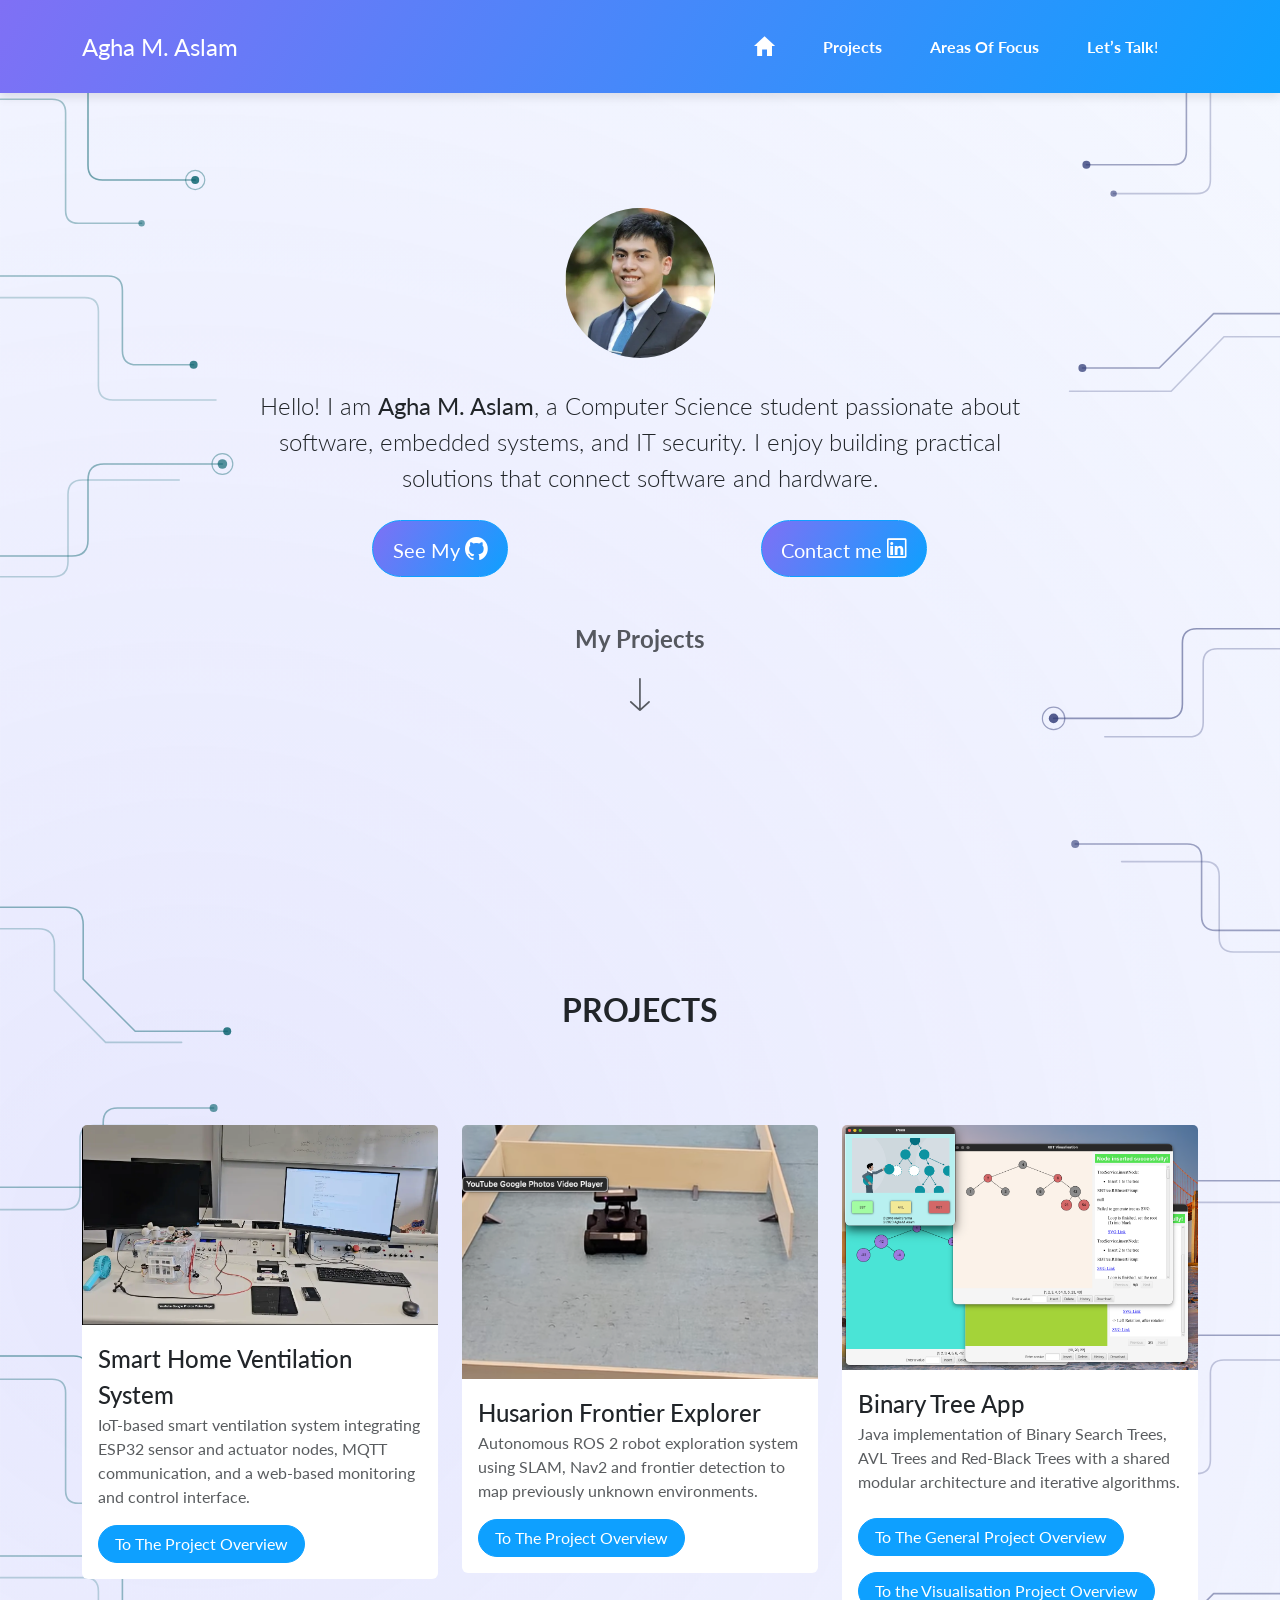
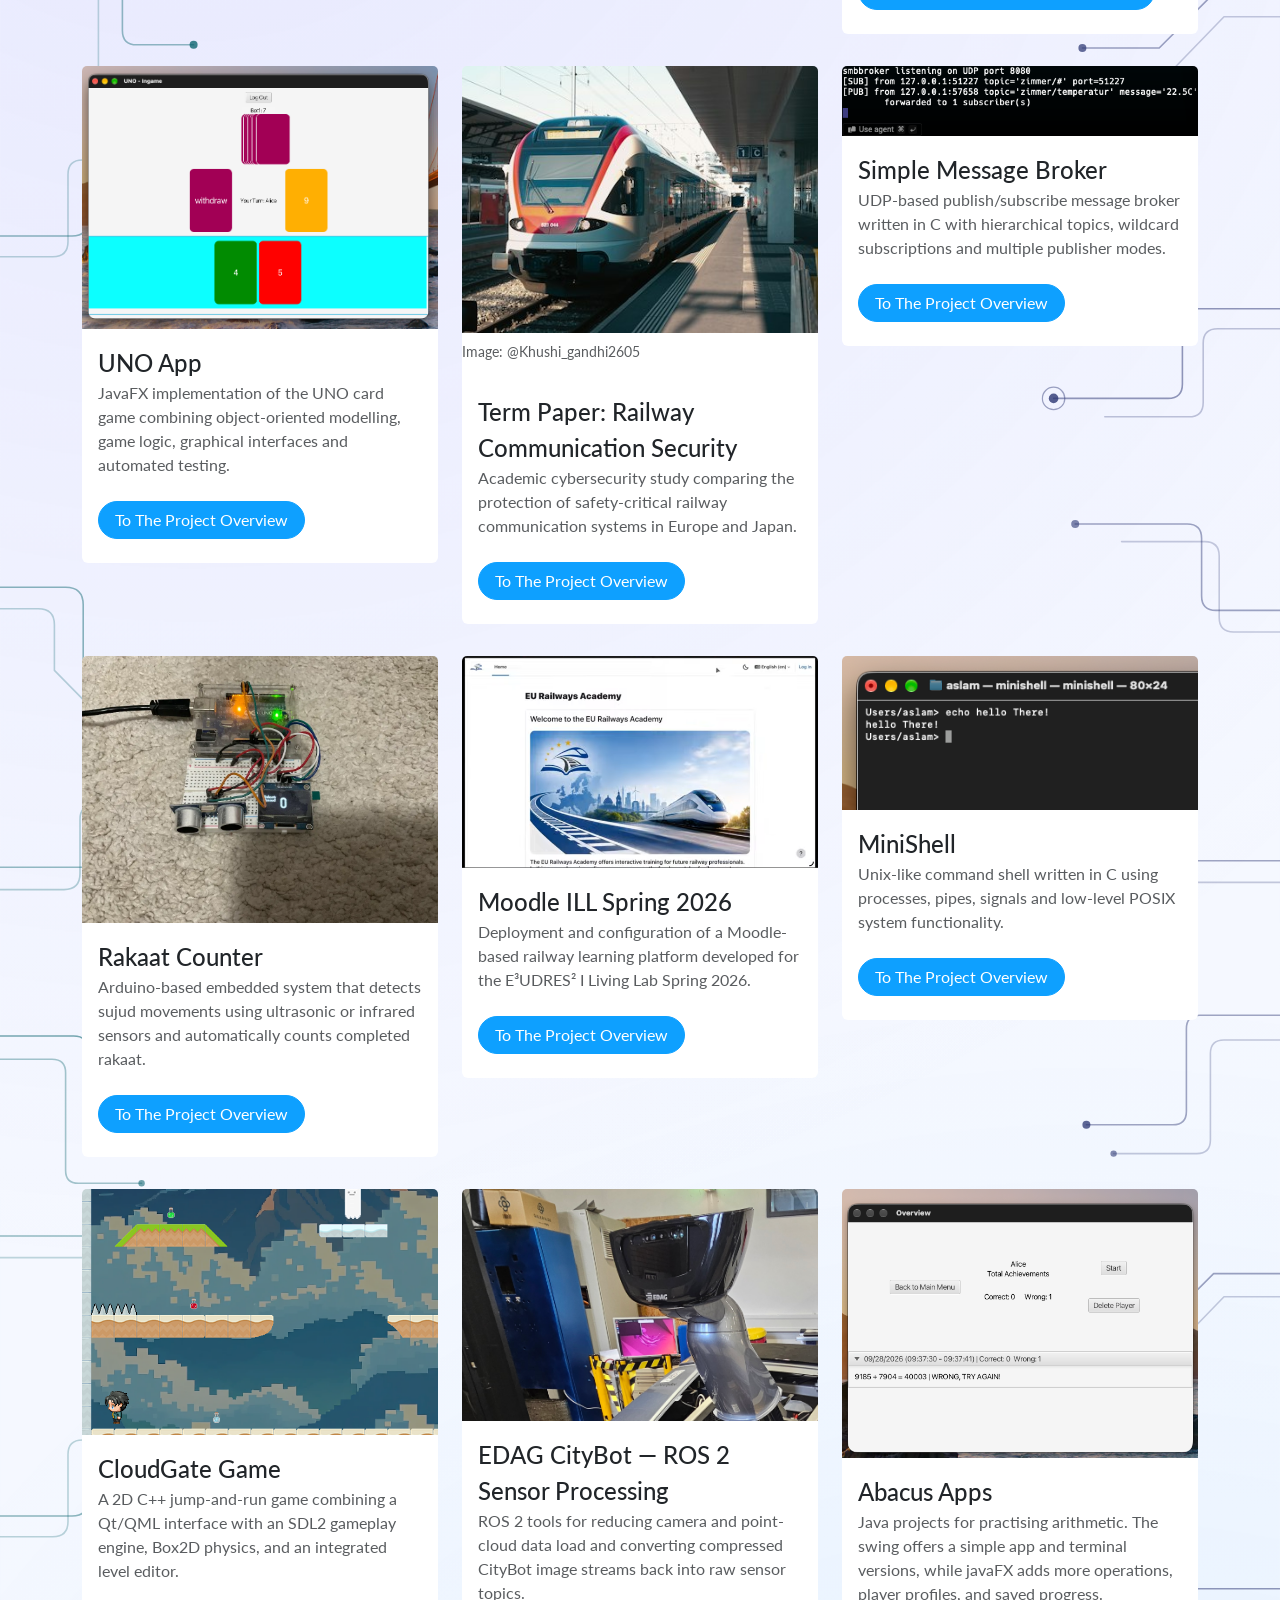
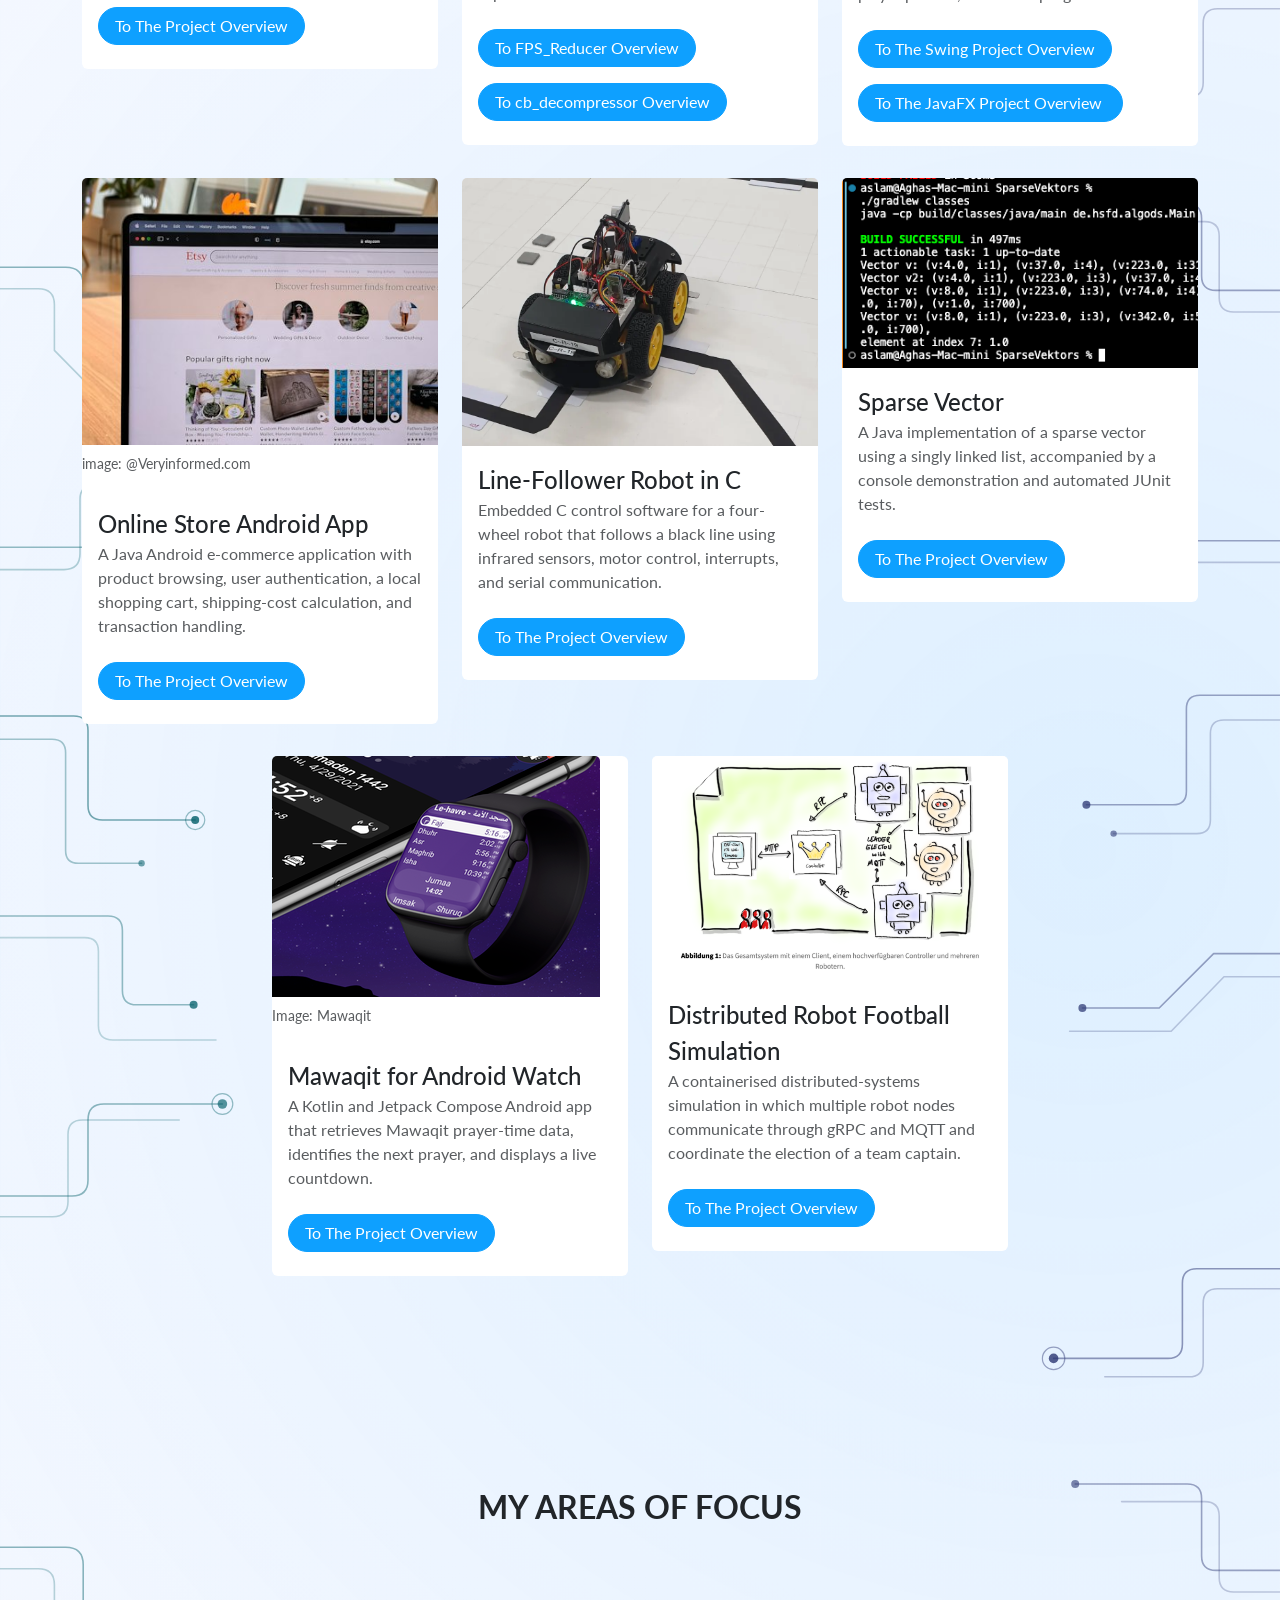
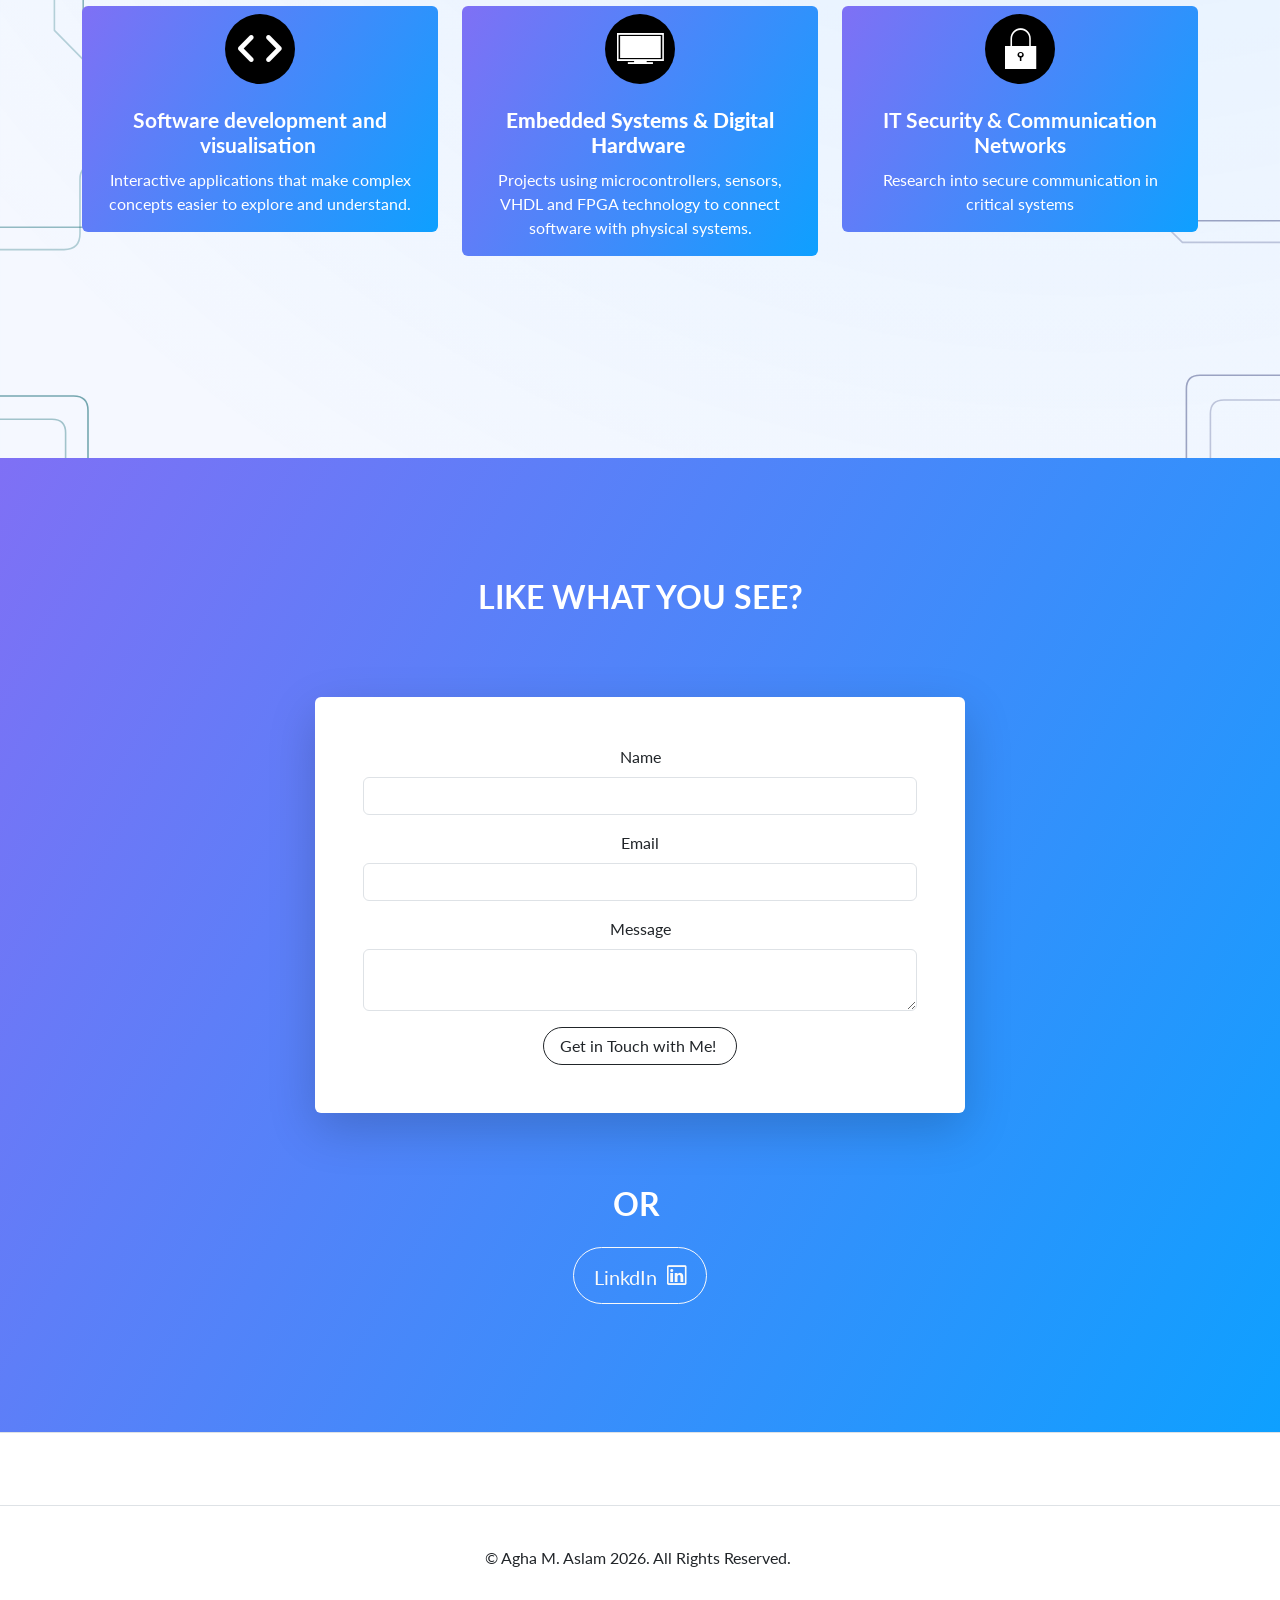
==== commit febe2510: "Add Github Button" ====
--- a/index.html
+++ b/index.html
@@ -17,10 +17,10 @@
         <div class="container"><a class="navbar-brand logo" href="#">Agha M. Aslam</a><button class="navbar-toggler" data-bs-toggle="collapse" data-bs-target="#navbarNav"><span class="visually-hidden">Toggle navigation</span><span class="navbar-toggler-icon"></span></button>
             <div class="collapse navbar-collapse" id="navbarNav">
                 <ul class="navbar-nav text-start ms-auto">
-                    <li class="nav-item d-flex align-items-center"><a class="nav-link active" href="/index.html#welcome" style="height: auto;"><i class="icon ion-android-home" style="font-size: 26px;height: auto;"></i></a></li>
-                    <li class="nav-item d-flex align-items-center"><a class="nav-link active" href="/index.html#projects-overview">Projects</a></li>
-                    <li class="nav-item d-flex align-items-center"><a class="nav-link active" href="/index.html#area-focus" style="text-align: left;">Areas Of Focus</a></li>
-                    <li class="nav-item d-flex align-items-center"><a class="nav-link active" href="/index.html#contact"><span style="color: rgb(255, 255, 255);">Let’s Talk</span><span style="font-weight: normal !important; color: rgb(255, 255, 255);">!</span></a></li>
+                    <li class="nav-item d-flex align-items-center"><a class="nav-link active" href="#welcome" style="height: auto;"><i class="icon ion-android-home" style="font-size: 26px;height: auto;"></i></a></li>
+                    <li class="nav-item d-flex align-items-center"><a class="nav-link active" href="#projects-overview">Projects</a></li>
+                    <li class="nav-item d-flex align-items-center"><a class="nav-link active" href="#area-focus" style="text-align: left;">Areas Of Focus</a></li>
+                    <li class="nav-item d-flex align-items-center"><a class="nav-link active" href="#contact"><span style="color: rgb(255, 255, 255);">Let’s Talk</span><span style="font-weight: normal !important; color: rgb(255, 255, 255);">!</span></a></li>
                 </ul>
             </div>
         </div>
@@ -30,7 +30,13 @@
             <div class="col">
                 <div class="avatar" style="background: url(&quot;assets/img/avatars/Agha%27s%20Photo.webp&quot;) center / contain;height: 300;width: 300;"></div>
                 <div class="about-me">
-                    <p class="my-4">Hello! I am <strong>Agha M. Aslam</strong>, a Computer Science student passionate about software, embedded systems, and IT security. I enjoy building practical solutions that connect software and hardware.</p><a class="btn btn-primary btn-lg mx-2 gradient" role="button" href="https://www.linkedin.com/in/aghaaslam" target="_blank"><i class="icon ion-social-linkedin-outline" style="font-size: 26px;"></i></a>
+                    <p class="my-4">Hello! I am <strong>Agha M. Aslam</strong>, a Computer Science student passionate about software, embedded systems, and IT security. I enjoy building practical solutions that connect software and hardware.</p>
+                    <div class="container">
+                        <div class="row gap-2">
+                            <div class="col-md-6"><a class="btn btn-primary btn-lg mx-2 gradient" role="button" href="https://www.linkedin.com/in/aghaaslam" target="_blank">See My&nbsp;<i class="icon ion-social-github" style="font-size: 26px;"></i></a></div>
+                            <div class="col"><a class="btn btn-primary btn-lg mx-2 gradient" role="button" href="https://www.linkedin.com/in/aghaaslam" target="_blank">Contact me&nbsp;<i class="icon ion-social-linkedin-outline" style="font-size: 26px;"></i></a></div>
+                        </div>
+                    </div>
                 </div>
                 <div class="container"><a href="#projects-overview">
                         <div class="my-4 py-4 avatar" style="width: auto;max-width: 800px;">
